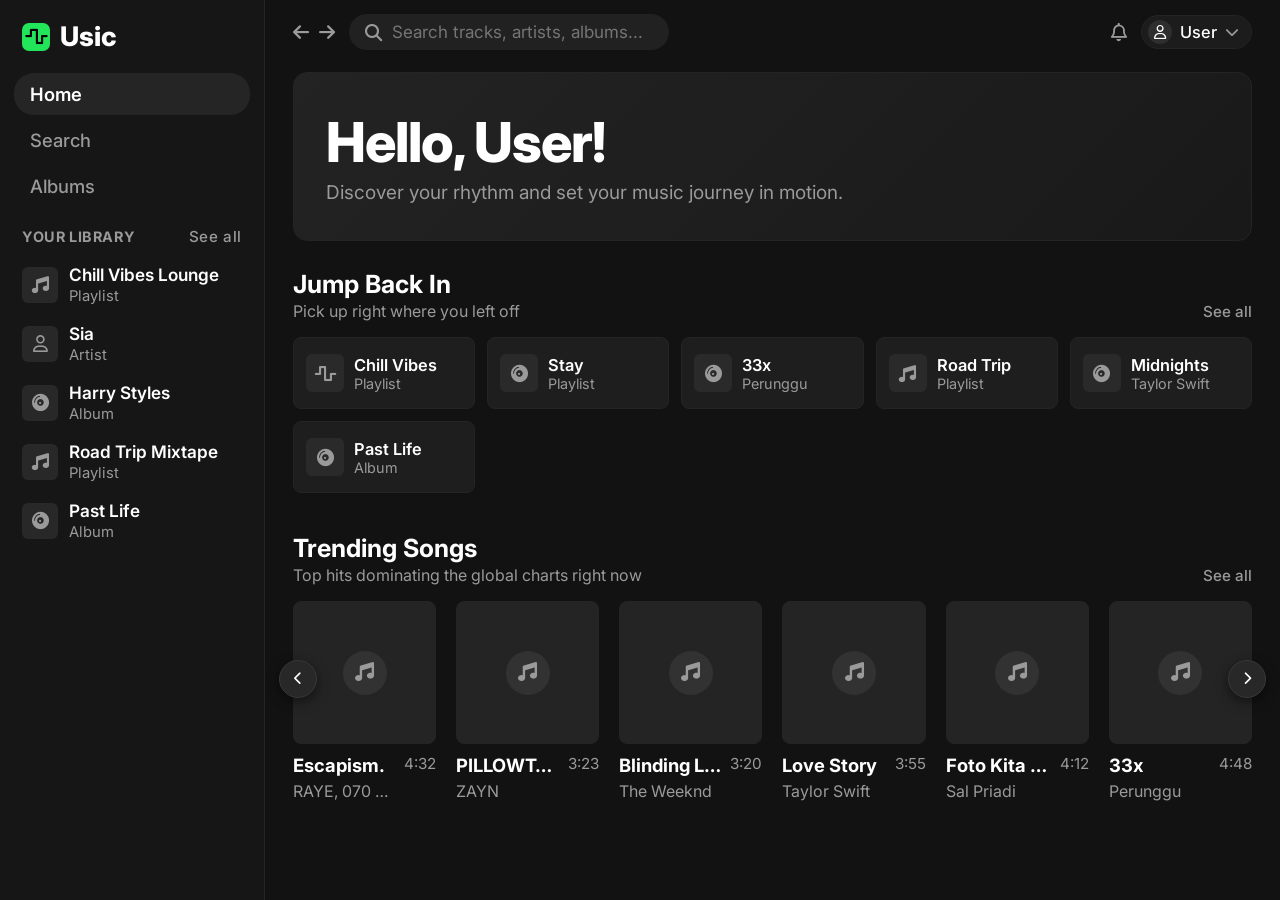
==== index.html @ 9c6cecdc "first home  ui fix" ====
<!doctype html>
<html lang="id">
    <head>
        <meta charset="UTF-8" />
        <meta name="viewport" content="width=device-width, initial-scale=1.0" />
        <title>Usic - Web Music Player</title>
        <link
            href="https://fonts.googleapis.com/css2?family=Inter:wght@400;500;600;700;800&display=swap"
            rel="stylesheet"
        />
        <link
            rel="stylesheet"
            href="https://cdnjs.cloudflare.com/ajax/libs/font-awesome/6.4.0/css/all.min.css"
        />

        <!-- Stylesheets -->
        <link rel="stylesheet" href="css/global.css" />
        <link rel="stylesheet" href="css/music-list.css" />
        <link rel="stylesheet" href="css/artist-podcast.css" />
        <link rel="stylesheet" href="css/user-system.css" />
    </head>
    <body>
        <div class="app-layout" id="app-layout">
            <!-- Sidebar kiri -->
            <aside class="sidebar-left">
                <div class="brand-logo">
                    <div class="logo-icon">
                        <i class="fa-solid fa-wave-square"></i>
                    </div>
                    <span>Usic</span>
                </div>

                <nav class="main-nav">
                    <ul>
                        <li>
                            <a
                                href="#"
                                class="nav-link active"
                                data-target="home"
                                >Home</a
                            >
                        </li>
                        <li>
                            <a href="#" class="nav-link" data-target="search"
                                >Search</a
                            >
                        </li>
                        <li>
                            <a href="#" class="nav-link" data-target="album"
                                >Albums</a
                            >
                        </li>
                    </ul>
                </nav>

                <div class="library-section">
                    <div class="section-header">
                        <span>YOUR LIBRARY</span>
                        <a
                            href="#"
                            class="see-all nav-link"
                            data-target="library"
                            >See all</a
                        >
                    </div>
                    <ul class="library-list">
                        <li
                            class="library-item nav-link"
                            data-target="playlist"
                        >
                            <div class="item-thumb">
                                <i class="fa-solid fa-music"></i>
                            </div>
                            <div class="item-info">
                                <h4>Chill Vibes Lounge</h4>
                                <p>Playlist</p>
                            </div>
                        </li>
                        <li class="library-item nav-link" data-target="artist">
                            <div class="item-thumb">
                                <i class="fa-regular fa-user"></i>
                            </div>
                            <div class="item-info">
                                <h4>Sia</h4>
                                <p>Artist</p>
                            </div>
                        </li>
                        <li class="library-item nav-link" data-target="album">
                            <div class="item-thumb">
                                <i class="fa-solid fa-compact-disc"></i>
                            </div>
                            <div class="item-info">
                                <h4>Harry Styles</h4>
                                <p>Album</p>
                            </div>
                        </li>
                        <li
                            class="library-item nav-link"
                            data-target="playlist"
                        >
                            <div class="item-thumb">
                                <i class="fa-solid fa-music"></i>
                            </div>
                            <div class="item-info">
                                <h4>Road Trip Mixtape</h4>
                                <p>Playlist</p>
                            </div>
                        </li>
                        <li class="library-item nav-link" data-target="album">
                            <div class="item-thumb">
                                <i class="fa-solid fa-compact-disc"></i>
                            </div>
                            <div class="item-info">
                                <h4>Past Life</h4>
                                <p>Album</p>
                            </div>
                        </li>
                    </ul>
                </div>
            </aside>

            <!-- Area tengah -->
            <div class="center-wrapper">
                <header class="top-bar">
                    <div class="top-left">
                        <div class="nav-arrows">
                            <button
                                class="icon-btn"
                                id="btn-back"
                                aria-label="Back"
                            >
                                <i class="fa-solid fa-arrow-left"></i>
                            </button>
                            <button
                                class="icon-btn"
                                id="btn-forward"
                                aria-label="Forward"
                            >
                                <i class="fa-solid fa-arrow-right"></i>
                            </button>
                        </div>
                        <div class="top-search-box">
                            <i class="fa-solid fa-magnifying-glass"></i>
                            <input
                                type="text"
                                placeholder="Search tracks, artists, albums..."
                            />
                        </div>
                    </div>

                    <div class="top-right">
                        <button
                            class="icon-btn notif-btn"
                            aria-label="Notifications"
                        >
                            <i class="fa-regular fa-bell"></i>
                        </button>
                        <div
                            class="user-profile-pill nav-link"
                            data-target="settings"
                        >
                            <div class="avatar-circle">
                                <i class="fa-regular fa-user"></i>
                            </div>
                            <span>User</span>
                            <i
                                class="fa-solid fa-chevron-down"
                                style="font-size: 0.7rem; color: #999"
                            ></i>
                        </div>
                    </div>
                </header>

                <!-- Konten halaman dinamis -->
                <main id="main-content"></main>
            </div>

            <!-- Sidebar kanan (muncul saat lagu diklik) -->
            <aside class="sidebar-right" id="sidebar-right">
                <div class="now-playing-panel">
                    <div class="vinyl-cover">
                        <div class="vinyl-disc" id="vinyl-disc">
                            <div class="vinyl-center"></div>
                        </div>
                        <div class="vinyl-info">
                            <h3 id="np-title">Thunderclouds</h3>
                            <p id="np-artist">LSD (Sia, Diplo, Labrinth)</p>
                        </div>
                    </div>

                    <div class="np-controls">
                        <button
                            class="np-btn like-btn"
                            id="np-like"
                            aria-label="Like"
                        >
                            <i class="fa-regular fa-heart"></i>
                        </button>
                        <button class="np-btn" aria-label="Shuffle">
                            <i class="fa-solid fa-shuffle"></i>
                        </button>
                        <button
                            class="np-btn"
                            id="np-prev"
                            aria-label="Previous"
                        >
                            <i class="fa-solid fa-backward-step"></i>
                        </button>
                        <button
                            class="np-play-btn"
                            id="np-play"
                            aria-label="Play/Pause"
                        >
                            <i class="fa-solid fa-pause"></i>
                        </button>
                        <button class="np-btn" id="np-next" aria-label="Next">
                            <i class="fa-solid fa-forward-step"></i>
                        </button>
                        <button class="np-btn" aria-label="Repeat">
                            <i class="fa-solid fa-repeat"></i>
                        </button>
                        <button
                            class="np-btn nav-link"
                            data-target="lyrics"
                            aria-label="Lyrics"
                        >
                            <i class="fa-regular fa-file-lines"></i>
                        </button>
                    </div>

                    <div class="np-progress">
                        <span id="np-current">0:00</span>
                        <div class="np-bar-bg">
                            <div
                                class="np-bar-fill"
                                id="np-bar-fill"
                                style="width: 0%"
                            ></div>
                        </div>
                        <span id="np-duration">3:37</span>
                    </div>
                </div>
            </aside>
        </div>

        <script src="js/app.js"></script>
    </body>
</html>
---- css/global.css ----
/* Warna & skala dasar */
:root {
    --bg-base: #121212;
    --bg-sidebar: #161616;
    --bg-card: #1e1e1e;
    --bg-card-hover: #282828;
    --border-subtle: #242424;
    --text-main: #ffffff;
    --text-muted: #9a9a9a;
    --accent-green: #22e559;
}

html {
    font-size: 20px;
}

* {
    margin: 0;
    padding: 0;
    box-sizing: border-box;
    font-family: "Inter", sans-serif;
}

body {
    background-color: var(--bg-base);
    color: var(--text-main);
    overflow: hidden;
    user-select: none;
    width: 100vw;
    height: 100vh;
}

/* Layout utama */
.app-layout {
    display: grid;
    grid-template-columns: 265px minmax(0, 1fr);
    width: 100%;
    height: 100vh;
    background-color: var(--bg-base);
}

.app-layout.is-playing {
    grid-template-columns: 265px minmax(0, 1fr) 330px;
}

/* Sidebar kiri */
.sidebar-left {
    background-color: var(--bg-sidebar);
    border-right: 1px solid var(--border-subtle);
    padding: 20px 14px;
    display: flex;
    flex-direction: column;
    gap: 20px;
    overflow-y: auto;
}

.brand-logo {
    display: flex;
    align-items: center;
    gap: 10px;
    padding-left: 8px;
    font-size: 1.35rem;
    font-weight: 800;
}

.logo-icon {
    width: 28px;
    height: 28px;
    background-color: var(--accent-green);
    color: #000;
    border-radius: 7px;
    display: flex;
    align-items: center;
    justify-content: center;
    font-size: 0.9rem;
}

.main-nav ul {
    list-style: none;
    display: flex;
    flex-direction: column;
    gap: 4px;
}

.main-nav a {
    display: block;
    padding: 10px 16px;
    border-radius: 20px;
    color: var(--text-muted);
    text-decoration: none;
    font-size: 0.92rem;
    font-weight: 500;
    transition: all 0.2s;
}

.main-nav a:hover {
    color: var(--text-main);
}

.main-nav a.active {
    background-color: #252525;
    color: var(--text-main);
    font-weight: 600;
}

.library-section {
    display: flex;
    flex-direction: column;
    gap: 12px;
    overflow-y: auto;
}

.section-header {
    display: flex;
    justify-content: space-between;
    align-items: center;
    padding: 0 8px;
    font-size: 0.72rem;
    font-weight: 700;
    letter-spacing: 0.6px;
    color: var(--text-muted);
}

.see-all {
    color: var(--text-muted);
    text-decoration: none;
    font-size: 0.76rem;
    font-weight: 500;
}

.see-all:hover {
    color: var(--text-main);
}

.library-list {
    list-style: none;
    display: flex;
    flex-direction: column;
    gap: 6px;
}

.library-item {
    display: flex;
    align-items: center;
    gap: 11px;
    padding: 6px 8px;
    border-radius: 8px;
    cursor: pointer;
    transition: background 0.2s;
}

.library-item:hover {
    background-color: var(--bg-card-hover);
}

.item-thumb {
    width: 36px;
    height: 36px;
    background-color: #282828;
    border-radius: 6px;
    display: flex;
    align-items: center;
    justify-content: center;
    color: var(--text-muted);
    font-size: 0.85rem;
    flex-shrink: 0;
}

.item-info {
    overflow: hidden;
}

.item-info h4 {
    font-size: 0.86rem;
    font-weight: 600;
    white-space: nowrap;
    overflow: hidden;
    text-overflow: ellipsis;
}

.item-info p {
    font-size: 0.74rem;
    color: var(--text-muted);
    margin-top: 2px;
}

/* Header & area konten utama */
.center-wrapper {
    display: flex;
    flex-direction: column;
    height: 100%;
    overflow: hidden;
}

.top-bar {
    height: 64px;
    padding: 0 28px;
    display: flex;
    justify-content: space-between;
    align-items: center;
    flex-shrink: 0;
}

.top-left,
.top-right {
    display: flex;
    align-items: center;
    gap: 14px;
}

.nav-arrows {
    display: flex;
    gap: 10px;
}

.icon-btn {
    background: transparent;
    border: none;
    color: var(--text-muted);
    font-size: 0.92rem;
    cursor: pointer;
    transition: color 0.2s;
}

.icon-btn:hover {
    color: var(--text-main);
}

.top-search-box {
    background-color: #212121;
    border-radius: 20px;
    padding: 8px 16px;
    display: flex;
    align-items: center;
    gap: 10px;
    width: 320px;
    color: var(--text-muted);
    font-size: 0.85rem;
}

.top-search-box input {
    background: transparent;
    border: none;
    outline: none;
    color: var(--text-main);
    width: 100%;
    font-size: 0.85rem;
}

.user-profile-pill {
    background-color: #1c1c1c;
    border: 1px solid var(--border-subtle);
    padding: 4px 12px 4px 6px;
    border-radius: 20px;
    display: flex;
    align-items: center;
    gap: 8px;
    font-size: 0.82rem;
    font-weight: 500;
    cursor: pointer;
    white-space: nowrap;
}

.avatar-circle {
    width: 24px;
    height: 24px;
    background-color: #2e2e2e;
    border-radius: 50%;
    display: flex;
    align-items: center;
    justify-content: center;
    font-size: 0.7rem;
}

#main-content {
    flex: 1;
    overflow-y: auto;
    padding: 8px 28px 28px 28px;
}

::-webkit-scrollbar {
    width: 6px;
}

::-webkit-scrollbar-thumb {
    background: #2c2c2c;
    border-radius: 4px;
}

/* Halaman home */
.home-view {
    display: flex;
    flex-direction: column;
    gap: 28px;
}

.home-section:nth-of-type(3) {
    margin-top: 12px;
}

.hero-banner {
    background: linear-gradient(135deg, #232323 0%, #191919 100%);
    border: 1px solid var(--border-subtle);
    border-radius: 14px;
    padding: 36px 32px;
}

.hero-banner h1 {
    font-size: 2.75rem;
    font-weight: 800;
    letter-spacing: -1px;
    margin-bottom: 6px;
}

.hero-banner p {
    color: var(--text-muted);
    font-size: 0.95rem;
}

.section-header-large {
    display: flex;
    justify-content: space-between;
    align-items: flex-end;
    margin-bottom: 16px;
}

.section-header-large h2 {
    font-size: 1.25rem;
    font-weight: 700;
}

.section-header-large p {
    font-size: 0.8rem;
    color: var(--text-muted);
    margin-top: 2px;
}

.jump-grid {
    display: grid;
    grid-template-columns: repeat(auto-fit, minmax(150px, 1fr));
    gap: 12px;
}

.jump-card {
    background-color: var(--bg-card);
    border: 1px solid var(--border-subtle);
    border-radius: 8px;
    padding: 16px 12px;
    display: flex;
    align-items: center;
    gap: 10px;
    cursor: pointer;
    transition: background 0.2s;
    overflow: hidden;
}

.jump-card:hover {
    background-color: var(--bg-card-hover);
}

.jump-thumb {
    width: 38px;
    height: 38px;
    background-color: #2a2a2a;
    border-radius: 6px;
    display: flex;
    align-items: center;
    justify-content: center;
    color: var(--text-muted);
    font-size: 0.85rem;
    flex-shrink: 0;
}

.jump-info {
    overflow: hidden;
}

.jump-info h4 {
    font-size: 0.82rem;
    font-weight: 600;
    white-space: nowrap;
    overflow: hidden;
    text-overflow: ellipsis;
}

.jump-info p {
    font-size: 0.72rem;
    color: var(--text-muted);
}

/* Carousel trending songs & tombol panah */
.carousel-wrapper {
    position: relative;
    display: flex;
    align-items: center;
    width: 100%;
}

.trending-grid {
    display: flex;
    gap: 20px;
    overflow-x: auto;
    scroll-behavior: smooth;
    scroll-snap-type: x mandatory;
    scrollbar-width: none;
    width: 100%;
    padding-bottom: 4px;
}

.trending-grid::-webkit-scrollbar {
    display: none;
}

.trending-card {
    flex: 0 0 calc((100% - 100px) / 6);
    min-width: 0;
    scroll-snap-align: start;
    background-color: transparent;
    border: none;
    border-radius: 8px;
    padding: 0;
    cursor: pointer;
    transition: transform 0.2s;
}

.trending-card:hover .trending-cover {
    filter: brightness(0.8);
}

.trending-cover {
    width: 100%;
    aspect-ratio: 1 / 1;
    background-color: #242424;
    border: 1px solid var(--border-subtle);
    border-radius: 8px;
    display: flex;
    align-items: center;
    justify-content: center;
    margin-bottom: 10px;
    position: relative;
    transition: filter 0.2s;
}

.circle-music-icon {
    width: 44px;
    height: 44px;
    background-color: #323232;
    border-radius: 50%;
    display: flex;
    align-items: center;
    justify-content: center;
    color: var(--text-muted);
    font-size: 0.95rem;
}

.trending-meta {
    display: flex;
    justify-content: space-between;
    align-items: flex-start;
    gap: 8px;
}

.trending-meta > div {
    min-width: 0;
    flex: 1;
}

.trending-meta h4 {
    font-size: 0.92rem;
    font-weight: 700;
    margin-bottom: 3px;
    line-height: 1.3;
    white-space: nowrap;
    overflow: hidden;
    text-overflow: ellipsis;
}

.trending-meta p {
    font-size: 0.8rem;
    color: var(--text-muted);
    white-space: nowrap;
    overflow: hidden;
    text-overflow: ellipsis;
}

.trending-meta .duration {
    font-size: 0.76rem;
    color: var(--text-muted);
    flex-shrink: 0;
}

.carousel-btn {
    position: absolute;
    top: 38%;
    transform: translateY(-50%);
    width: 38px;
    height: 38px;
    border-radius: 50%;
    background-color: #282828;
    border: 1px solid #383838;
    color: var(--text-main);
    display: flex;
    align-items: center;
    justify-content: center;
    cursor: pointer;
    z-index: 10;
    box-shadow: 0 4px 12px rgba(0, 0, 0, 0.5);
    transition:
        background-color 0.2s,
        transform 0.15s;
}

.carousel-btn:hover {
    background-color: #363636;
    transform: translateY(-50%) scale(1.06);
}

.carousel-btn.prev {
    left: -14px;
}

.carousel-btn.next {
    right: -14px;
}

/* Sidebar kanan (now playing) */
.sidebar-right {
    display: none;
    background-color: var(--bg-base);
    border-left: 1px solid var(--border-subtle);
    padding: 16px 18px;
    flex-direction: column;
    gap: 20px;
    overflow-y: auto;
}

.app-layout.is-playing .sidebar-right {
    display: flex;
}

.now-playing-panel {
    display: flex;
    flex-direction: column;
    gap: 14px;
}

.vinyl-cover {
    width: 100%;
    aspect-ratio: 1 / 1;
    background: radial-gradient(circle at top right, #232d26 0%, #191919 65%);
    border: 1px solid var(--border-subtle);
    border-radius: 14px;
    position: relative;
    display: flex;
    align-items: center;
    justify-content: center;
    overflow: hidden;
    padding: 16px;
}

.vinyl-disc {
    width: 78%;
    height: 78%;
    border-radius: 50%;
    background: repeating-radial-gradient(
        circle,
        #111111 0px,
        #111111 4px,
        #181818 5px,
        #111111 6px
    );
    box-shadow: 0 8px 24px rgba(0, 0, 0, 0.7);
    display: flex;
    align-items: center;
    justify-content: center;
    animation: spinVinyl 12s linear infinite;
}

.app-layout.is-paused .vinyl-disc {
    animation-play-state: paused;
}

.vinyl-center {
    width: 34%;
    height: 34%;
    border-radius: 50%;
    background-color: #262626;
    border: 2px solid #141414;
    position: relative;
}

.vinyl-center::after {
    content: "";
    position: absolute;
    top: 50%;
    left: 50%;
    transform: translate(-50%, -50%);
    width: 6px;
    height: 6px;
    border-radius: 50%;
    background-color: #0e0e0e;
}

@keyframes spinVinyl {
    from {
        transform: rotate(0deg);
    }
    to {
        transform: rotate(360deg);
    }
}

.vinyl-info {
    position: absolute;
    bottom: 14px;
    left: 16px;
    right: 16px;
    z-index: 2;
}

.vinyl-info h3 {
    font-size: 0.92rem;
    font-weight: 700;
    color: var(--text-main);
    white-space: nowrap;
    overflow: hidden;
    text-overflow: ellipsis;
}

.vinyl-info p {
    font-size: 0.72rem;
    color: var(--text-muted);
    margin-top: 2px;
    white-space: nowrap;
    overflow: hidden;
    text-overflow: ellipsis;
}

.np-controls {
    display: flex;
    align-items: center;
    justify-content: space-between;
    padding: 2px 4px;
}

.np-btn {
    background: transparent;
    border: none;
    color: var(--text-muted);
    font-size: 0.85rem;
    cursor: pointer;
    transition:
        color 0.2s,
        transform 0.15s;
}

.np-btn:hover {
    color: var(--text-main);
}

.np-btn.like-btn.liked {
    color: #ff5b5b;
}

.np-play-btn {
    width: 38px;
    height: 38px;
    border-radius: 50%;
    background-color: var(--accent-green);
    color: #000;
    border: none;
    display: flex;
    align-items: center;
    justify-content: center;
    font-size: 0.9rem;
    cursor: pointer;
    transition: transform 0.15s;
}

.np-play-btn:hover {
    transform: scale(1.06);
}

.np-progress {
    display: flex;
    align-items: center;
    gap: 8px;
    font-size: 0.68rem;
    color: var(--text-muted);
}

.np-bar-bg {
    flex: 1;
    height: 4px;
    background-color: #2c2c2c;
    border-radius: 2px;
    cursor: pointer;
    overflow: hidden;
}

.np-bar-fill {
    height: 100%;
    background-color: var(--accent-green);
    border-radius: 2px;
}

.np-queue-section {
    display: flex;
    flex-direction: column;
    gap: 10px;
}

.np-queue-header {
    font-size: 0.7rem;
    font-weight: 700;
    letter-spacing: 0.6px;
    color: var(--text-main);
}

.np-queue-list {
    display: flex;
    flex-direction: column;
    gap: 8px;
}

.np-queue-item {
    display: flex;
    align-items: center;
    gap: 10px;
    background-color: var(--bg-card);
    border: 1px solid var(--border-subtle);
    padding: 8px 10px;
    border-radius: 8px;
    cursor: pointer;
    transition: background 0.2s;
}

.np-queue-item:hover {
    background-color: var(--bg-card-hover);
}

.np-q-thumb {
    width: 34px;
    height: 34px;
    border-radius: 6px;
    background-color: #2a2a2a;
    color: var(--text-muted);
    display: flex;
    align-items: center;
    justify-content: center;
    font-size: 0.78rem;
    flex-shrink: 0;
}

.np-q-info {
    min-width: 0;
    flex: 1;
}

.np-q-info h4 {
    font-size: 0.78rem;
    font-weight: 600;
    white-space: nowrap;
    overflow: hidden;
    text-overflow: ellipsis;
}

.np-q-info p {
    font-size: 0.68rem;
    color: var(--text-muted);
    margin-top: 2px;
    white-space: nowrap;
    overflow: hidden;
    text-overflow: ellipsis;
}

.np-q-dur {
    font-size: 0.7rem;
    color: var(--text-muted);
    flex-shrink: 0;
}

/* Responsif tablet & HP */
@media (max-width: 1150px) {
    .app-layout,
    .app-layout.is-playing {
        grid-template-columns: 210px minmax(0, 1fr);
    }

    .app-layout.is-playing .sidebar-right {
        display: none;
    }

    .trending-card {
        flex: 0 0 calc((100% - 60px) / 4);
    }
}

@media (max-width: 820px) {
    html {
        font-size: 18px;
    }

    .app-layout,
    .app-layout.is-playing {
        grid-template-columns: 76px minmax(0, 1fr);
    }

    .brand-logo span,
    .library-section .section-header,
    .library-item .item-info {
        display: none;
    }

    .brand-logo {
        justify-content: center;
        padding-left: 0;
    }

    .main-nav a {
        text-align: center;
        padding: 10px 6px;
        font-size: 0.78rem;
    }

    .library-item {
        justify-content: center;
    }

    .top-search-box {
        width: 100%;
        max-width: 280px;
    }

    .jump-grid {
        grid-template-columns: repeat(2, minmax(0, 1fr));
    }

    .trending-card {
        flex: 0 0 calc((100% - 40px) / 3);
    }
}

@media (max-width: 600px) {
    html {
        font-size: 16px;
    }

    .app-layout,
    .app-layout.is-playing {
        grid-template-columns: 1fr;
        height: calc(100vh - 54px);
    }

    .sidebar-left {
        position: fixed;
        bottom: 0;
        left: 0;
        width: 100%;
        height: 54px;
        flex-direction: row;
        justify-content: center;
        align-items: center;
        padding: 0 12px;
        border-right: none;
        border-top: 1px solid var(--border-subtle);
        z-index: 20;
    }

    .brand-logo,
    .library-section {
        display: none;
    }

    .main-nav ul {
        flex-direction: row;
        gap: 16px;
    }

    .top-bar {
        padding: 0 16px;
    }

    .nav-arrows,
    .user-profile-pill span,
    .user-profile-pill .fa-chevron-down {
        display: none;
    }

    .top-search-box {
        max-width: 210px;
    }

    #main-content {
        padding: 8px 16px 24px 16px;
    }

    .hero-banner {
        padding: 24px 20px;
    }

    .hero-banner h1 {
        font-size: 2rem;
    }

    .jump-grid {
        grid-template-columns: repeat(2, minmax(0, 1fr));
        gap: 10px;
    }

    .jump-card {
        padding: 12px 10px;
    }

    .trending-card {
        flex: 0 0 calc((100% - 16px) / 2);
    }

    .trending-grid {
        gap: 16px;
    }

    .carousel-btn {
        width: 32px;
        height: 32px;
    }

    .carousel-btn.prev {
        left: -8px;
    }

    .carousel-btn.next {
        right: -8px;
    }
}
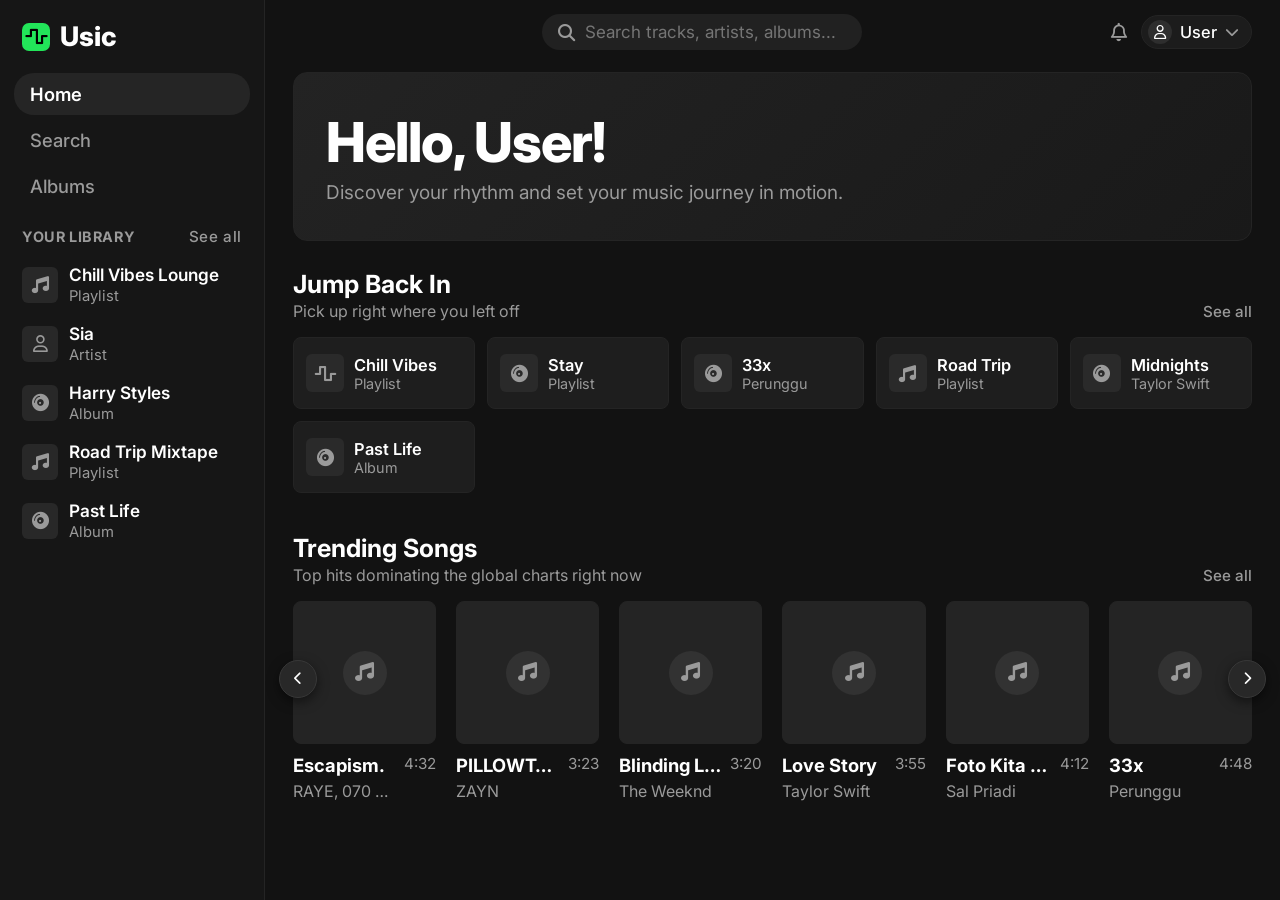
==== commit 7bf5a50d: "rm nav arrow" ====
--- a/index.html
+++ b/index.html
@@ -122,30 +122,14 @@
             <!-- Area tengah -->
             <div class="center-wrapper">
                 <header class="top-bar">
-                    <div class="top-left">
-                        <div class="nav-arrows">
-                            <button
-                                class="icon-btn"
-                                id="btn-back"
-                                aria-label="Back"
-                            >
-                                <i class="fa-solid fa-arrow-left"></i>
-                            </button>
-                            <button
-                                class="icon-btn"
-                                id="btn-forward"
-                                aria-label="Forward"
-                            >
-                                <i class="fa-solid fa-arrow-right"></i>
-                            </button>
-                        </div>
-                        <div class="top-search-box">
-                            <i class="fa-solid fa-magnifying-glass"></i>
-                            <input
-                                type="text"
-                                placeholder="Search tracks, artists, albums..."
-                            />
-                        </div>
+                    <div class="top-left"></div>
+
+                    <div class="top-search-box">
+                        <i class="fa-solid fa-magnifying-glass"></i>
+                        <input
+                            type="text"
+                            placeholder="Search tracks, artists, albums..."
+                        />
                     </div>
 
                     <div class="top-right">
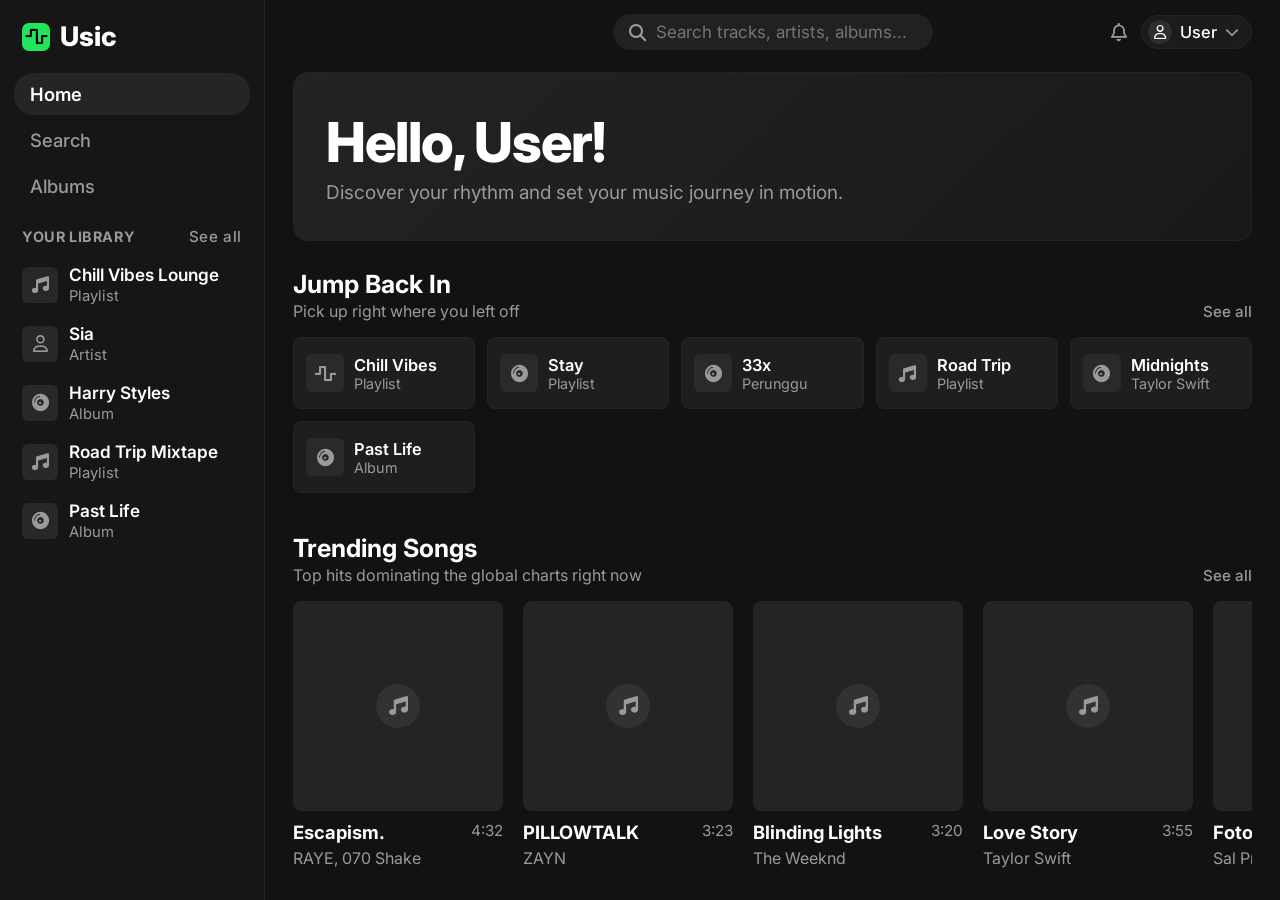
==== commit 5a12505f: "v1 home udah jadi" ====
--- a/index.html
+++ b/index.html
@@ -162,6 +162,14 @@
             <!-- Sidebar kanan (muncul saat lagu diklik) -->
             <aside class="sidebar-right" id="sidebar-right">
                 <div class="now-playing-panel">
+                    <button
+                        class="np-close-btn"
+                        id="np-close"
+                        aria-label="Minimize Player"
+                    >
+                        <i class="fa-solid fa-xmark"></i>
+                    </button>
+
                     <div class="vinyl-cover">
                         <div class="vinyl-disc" id="vinyl-disc">
                             <div class="vinyl-center"></div>
@@ -225,6 +233,49 @@
                     </div>
                 </div>
             </aside>
+
+            <!-- Mini player di HP saat panel penuh di-minimize -->
+            <div class="mini-player" id="mini-player">
+                <div class="mini-player-info" id="mini-player-expand">
+                    <div class="mini-thumb">
+                        <i class="fa-solid fa-music"></i>
+                    </div>
+                    <div class="mini-text">
+                        <h4 id="mini-title">Thunderclouds</h4>
+                        <p id="mini-artist">LSD (Sia, Diplo, Labrinth)</p>
+                    </div>
+                </div>
+                <div class="mini-controls">
+                    <button
+                        class="mini-ctrl-btn"
+                        id="mini-prev"
+                        aria-label="Previous"
+                    >
+                        <i class="fa-solid fa-backward-step"></i>
+                    </button>
+                    <button
+                        class="mini-play-btn"
+                        id="mini-play"
+                        aria-label="Play/Pause"
+                    >
+                        <i class="fa-solid fa-pause"></i>
+                    </button>
+                    <button
+                        class="mini-ctrl-btn"
+                        id="mini-next"
+                        aria-label="Next"
+                    >
+                        <i class="fa-solid fa-forward-step"></i>
+                    </button>
+                </div>
+                <div class="mini-progress-bg">
+                    <div
+                        class="mini-progress-fill"
+                        id="mini-bar-fill"
+                        style="width: 0%"
+                    ></div>
+                </div>
+            </div>
         </div>
 
         <script src="js/app.js"></script>
--- a/css/global.css
+++ b/css/global.css
@@ -195,22 +195,25 @@
 .top-bar {
     height: 64px;
     padding: 0 28px;
-    display: flex;
-    justify-content: space-between;
-    align-items: center;
+    display: grid;
+    grid-template-columns: 1fr auto 1fr;
+    align-items: center;
+    gap: 14px;
     flex-shrink: 0;
 }
 
-.top-left,
+.top-left {
+    display: flex;
+    align-items: center;
+    gap: 14px;
+    justify-self: start;
+}
+
 .top-right {
     display: flex;
     align-items: center;
     gap: 14px;
-}
-
-.nav-arrows {
-    display: flex;
-    gap: 10px;
+    justify-self: end;
 }
 
 .icon-btn {
@@ -285,242 +288,6 @@
 ::-webkit-scrollbar-thumb {
     background: #2c2c2c;
     border-radius: 4px;
-}
-
-/* Halaman home */
-.home-view {
-    display: flex;
-    flex-direction: column;
-    gap: 28px;
-}
-
-.home-section:nth-of-type(3) {
-    margin-top: 12px;
-}
-
-.hero-banner {
-    background: linear-gradient(135deg, #232323 0%, #191919 100%);
-    border: 1px solid var(--border-subtle);
-    border-radius: 14px;
-    padding: 36px 32px;
-}
-
-.hero-banner h1 {
-    font-size: 2.75rem;
-    font-weight: 800;
-    letter-spacing: -1px;
-    margin-bottom: 6px;
-}
-
-.hero-banner p {
-    color: var(--text-muted);
-    font-size: 0.95rem;
-}
-
-.section-header-large {
-    display: flex;
-    justify-content: space-between;
-    align-items: flex-end;
-    margin-bottom: 16px;
-}
-
-.section-header-large h2 {
-    font-size: 1.25rem;
-    font-weight: 700;
-}
-
-.section-header-large p {
-    font-size: 0.8rem;
-    color: var(--text-muted);
-    margin-top: 2px;
-}
-
-.jump-grid {
-    display: grid;
-    grid-template-columns: repeat(auto-fit, minmax(150px, 1fr));
-    gap: 12px;
-}
-
-.jump-card {
-    background-color: var(--bg-card);
-    border: 1px solid var(--border-subtle);
-    border-radius: 8px;
-    padding: 16px 12px;
-    display: flex;
-    align-items: center;
-    gap: 10px;
-    cursor: pointer;
-    transition: background 0.2s;
-    overflow: hidden;
-}
-
-.jump-card:hover {
-    background-color: var(--bg-card-hover);
-}
-
-.jump-thumb {
-    width: 38px;
-    height: 38px;
-    background-color: #2a2a2a;
-    border-radius: 6px;
-    display: flex;
-    align-items: center;
-    justify-content: center;
-    color: var(--text-muted);
-    font-size: 0.85rem;
-    flex-shrink: 0;
-}
-
-.jump-info {
-    overflow: hidden;
-}
-
-.jump-info h4 {
-    font-size: 0.82rem;
-    font-weight: 600;
-    white-space: nowrap;
-    overflow: hidden;
-    text-overflow: ellipsis;
-}
-
-.jump-info p {
-    font-size: 0.72rem;
-    color: var(--text-muted);
-}
-
-/* Carousel trending songs & tombol panah */
-.carousel-wrapper {
-    position: relative;
-    display: flex;
-    align-items: center;
-    width: 100%;
-}
-
-.trending-grid {
-    display: flex;
-    gap: 20px;
-    overflow-x: auto;
-    scroll-behavior: smooth;
-    scroll-snap-type: x mandatory;
-    scrollbar-width: none;
-    width: 100%;
-    padding-bottom: 4px;
-}
-
-.trending-grid::-webkit-scrollbar {
-    display: none;
-}
-
-.trending-card {
-    flex: 0 0 calc((100% - 100px) / 6);
-    min-width: 0;
-    scroll-snap-align: start;
-    background-color: transparent;
-    border: none;
-    border-radius: 8px;
-    padding: 0;
-    cursor: pointer;
-    transition: transform 0.2s;
-}
-
-.trending-card:hover .trending-cover {
-    filter: brightness(0.8);
-}
-
-.trending-cover {
-    width: 100%;
-    aspect-ratio: 1 / 1;
-    background-color: #242424;
-    border: 1px solid var(--border-subtle);
-    border-radius: 8px;
-    display: flex;
-    align-items: center;
-    justify-content: center;
-    margin-bottom: 10px;
-    position: relative;
-    transition: filter 0.2s;
-}
-
-.circle-music-icon {
-    width: 44px;
-    height: 44px;
-    background-color: #323232;
-    border-radius: 50%;
-    display: flex;
-    align-items: center;
-    justify-content: center;
-    color: var(--text-muted);
-    font-size: 0.95rem;
-}
-
-.trending-meta {
-    display: flex;
-    justify-content: space-between;
-    align-items: flex-start;
-    gap: 8px;
-}
-
-.trending-meta > div {
-    min-width: 0;
-    flex: 1;
-}
-
-.trending-meta h4 {
-    font-size: 0.92rem;
-    font-weight: 700;
-    margin-bottom: 3px;
-    line-height: 1.3;
-    white-space: nowrap;
-    overflow: hidden;
-    text-overflow: ellipsis;
-}
-
-.trending-meta p {
-    font-size: 0.8rem;
-    color: var(--text-muted);
-    white-space: nowrap;
-    overflow: hidden;
-    text-overflow: ellipsis;
-}
-
-.trending-meta .duration {
-    font-size: 0.76rem;
-    color: var(--text-muted);
-    flex-shrink: 0;
-}
-
-.carousel-btn {
-    position: absolute;
-    top: 38%;
-    transform: translateY(-50%);
-    width: 38px;
-    height: 38px;
-    border-radius: 50%;
-    background-color: #282828;
-    border: 1px solid #383838;
-    color: var(--text-main);
-    display: flex;
-    align-items: center;
-    justify-content: center;
-    cursor: pointer;
-    z-index: 10;
-    box-shadow: 0 4px 12px rgba(0, 0, 0, 0.5);
-    transition:
-        background-color 0.2s,
-        transform 0.15s;
-}
-
-.carousel-btn:hover {
-    background-color: #363636;
-    transform: translateY(-50%) scale(1.06);
-}
-
-.carousel-btn.prev {
-    left: -14px;
-}
-
-.carousel-btn.next {
-    right: -14px;
 }
 
 /* Sidebar kanan (now playing) */
@@ -542,6 +309,25 @@
     display: flex;
     flex-direction: column;
     gap: 14px;
+}
+
+.np-close-btn {
+    display: none;
+    align-self: flex-end;
+    background-color: #242424;
+    border: 1px solid var(--border-subtle);
+    color: var(--text-main);
+    width: 32px;
+    height: 32px;
+    border-radius: 50%;
+    align-items: center;
+    justify-content: center;
+    font-size: 0.85rem;
+    cursor: pointer;
+}
+
+.np-close-btn:hover {
+    background-color: #303030;
 }
 
 .vinyl-cover {
@@ -704,83 +490,12 @@
     border-radius: 2px;
 }
 
-.np-queue-section {
-    display: flex;
-    flex-direction: column;
-    gap: 10px;
-}
-
-.np-queue-header {
-    font-size: 0.7rem;
-    font-weight: 700;
-    letter-spacing: 0.6px;
-    color: var(--text-main);
-}
-
-.np-queue-list {
-    display: flex;
-    flex-direction: column;
-    gap: 8px;
-}
-
-.np-queue-item {
-    display: flex;
-    align-items: center;
-    gap: 10px;
-    background-color: var(--bg-card);
-    border: 1px solid var(--border-subtle);
-    padding: 8px 10px;
-    border-radius: 8px;
-    cursor: pointer;
-    transition: background 0.2s;
-}
-
-.np-queue-item:hover {
-    background-color: var(--bg-card-hover);
-}
-
-.np-q-thumb {
-    width: 34px;
-    height: 34px;
-    border-radius: 6px;
-    background-color: #2a2a2a;
-    color: var(--text-muted);
-    display: flex;
-    align-items: center;
-    justify-content: center;
-    font-size: 0.78rem;
-    flex-shrink: 0;
-}
-
-.np-q-info {
-    min-width: 0;
-    flex: 1;
-}
-
-.np-q-info h4 {
-    font-size: 0.78rem;
-    font-weight: 600;
-    white-space: nowrap;
-    overflow: hidden;
-    text-overflow: ellipsis;
-}
-
-.np-q-info p {
-    font-size: 0.68rem;
-    color: var(--text-muted);
-    margin-top: 2px;
-    white-space: nowrap;
-    overflow: hidden;
-    text-overflow: ellipsis;
-}
-
-.np-q-dur {
-    font-size: 0.7rem;
-    color: var(--text-muted);
-    flex-shrink: 0;
-}
-
-/* Responsif tablet & HP */
+/* Mini player disembunyikan di desktop/tablet */
+.mini-player {
+    display: none;
+}
+
+/* Responsif layout utama */
 @media (max-width: 1150px) {
     .app-layout,
     .app-layout.is-playing {
@@ -790,10 +505,6 @@
     .app-layout.is-playing .sidebar-right {
         display: none;
     }
-
-    .trending-card {
-        flex: 0 0 calc((100% - 60px) / 4);
-    }
 }
 
 @media (max-width: 820px) {
@@ -830,14 +541,6 @@
     .top-search-box {
         width: 100%;
         max-width: 280px;
-    }
-
-    .jump-grid {
-        grid-template-columns: repeat(2, minmax(0, 1fr));
-    }
-
-    .trending-card {
-        flex: 0 0 calc((100% - 40px) / 3);
     }
 }
 
@@ -879,9 +582,9 @@
 
     .top-bar {
         padding: 0 16px;
-    }
-
-    .nav-arrows,
+        grid-template-columns: auto 1fr auto;
+    }
+
     .user-profile-pill span,
     .user-profile-pill .fa-chevron-down {
         display: none;
@@ -889,47 +592,148 @@
 
     .top-search-box {
         max-width: 210px;
+        justify-self: center;
     }
 
     #main-content {
-        padding: 8px 16px 24px 16px;
-    }
-
-    .hero-banner {
-        padding: 24px 20px;
-    }
-
-    .hero-banner h1 {
-        font-size: 2rem;
-    }
-
-    .jump-grid {
-        grid-template-columns: repeat(2, minmax(0, 1fr));
+        padding: 8px 16px 84px 16px;
+    }
+
+    /* Player penuh saat lagu dipencet di HP */
+    .app-layout.is-playing .sidebar-right {
+        display: flex;
+        position: fixed;
+        top: 0;
+        left: 0;
+        width: 100%;
+        height: calc(100vh - 54px);
+        border-left: none;
+        z-index: 25;
+        justify-content: center;
+    }
+
+    .app-layout.is-playing .np-close-btn {
+        display: flex;
+    }
+
+    /* Mini player muncul di atas bottom nav saat di-minimize */
+    .app-layout.is-playing.is-minimized .sidebar-right {
+        display: none;
+    }
+
+    .app-layout.is-playing.is-minimized .mini-player {
+        display: flex;
+        position: fixed;
+        bottom: 54px;
+        left: 0;
+        width: 100%;
+        height: 56px;
+        background-color: #1d1d1d;
+        border-top: 1px solid var(--border-subtle);
+        padding: 8px 14px;
+        align-items: center;
+        justify-content: space-between;
         gap: 10px;
-    }
-
-    .jump-card {
-        padding: 12px 10px;
-    }
-
-    .trending-card {
-        flex: 0 0 calc((100% - 16px) / 2);
-    }
-
-    .trending-grid {
-        gap: 16px;
-    }
-
-    .carousel-btn {
-        width: 32px;
-        height: 32px;
-    }
-
-    .carousel-btn.prev {
-        left: -8px;
-    }
-
-    .carousel-btn.next {
-        right: -8px;
-    }
-}
+        z-index: 19;
+    }
+
+    .mini-player-info {
+        display: flex;
+        align-items: center;
+        gap: 10px;
+        min-width: 0;
+        flex: 1;
+        cursor: pointer;
+    }
+
+    .mini-thumb {
+        width: 38px;
+        height: 38px;
+        border-radius: 6px;
+        background-color: #2b2b2b;
+        display: flex;
+        align-items: center;
+        justify-content: center;
+        color: var(--text-muted);
+        font-size: 0.85rem;
+        flex-shrink: 0;
+    }
+
+    .mini-text {
+        min-width: 0;
+        flex: 1;
+    }
+
+    .mini-text h4 {
+        font-size: 0.84rem;
+        font-weight: 600;
+        white-space: nowrap;
+        overflow: hidden;
+        text-overflow: ellipsis;
+    }
+
+    .mini-text p {
+        font-size: 0.72rem;
+        color: var(--text-muted);
+        white-space: nowrap;
+        overflow: hidden;
+        text-overflow: ellipsis;
+    }
+
+    .mini-controls {
+        display: flex;
+        align-items: center;
+        gap: 6px;
+        flex-shrink: 0;
+    }
+
+    .mini-ctrl-btn {
+        background: transparent;
+        border: none;
+        color: var(--text-muted);
+        width: 28px;
+        height: 28px;
+        border-radius: 50%;
+        display: flex;
+        align-items: center;
+        justify-content: center;
+        font-size: 0.78rem;
+        cursor: pointer;
+    }
+
+    .mini-ctrl-btn:hover {
+        color: var(--text-main);
+    }
+
+    .mini-play-btn {
+        width: 34px;
+        height: 34px;
+        border-radius: 50%;
+        background-color: var(--accent-green);
+        color: #000;
+        border: none;
+        display: flex;
+        align-items: center;
+        justify-content: center;
+        font-size: 0.82rem;
+        cursor: pointer;
+        flex-shrink: 0;
+    }
+
+    .mini-progress-bg {
+        position: absolute;
+        bottom: 0;
+        left: 0;
+        width: 100%;
+        height: 3px;
+        background-color: #2c2c2c;
+        overflow: hidden;
+    }
+
+    .mini-progress-fill {
+        height: 100%;
+        width: 0%;
+        background-color: var(--accent-green);
+        transition: width 0.25s linear;
+    }
+}
--- a/css/music-list.css
+++ b/css/music-list.css
@@ -0,0 +1,312 @@
+/* Susunan utama halaman home */
+.home-view {
+    display: flex;
+    flex-direction: column;
+    gap: 28px;
+}
+
+.home-section:nth-of-type(3) {
+    margin-top: 12px;
+}
+
+/* Banner sapaan di bagian atas */
+.hero-banner {
+    background: linear-gradient(135deg, #232323 0%, #191919 100%);
+    border: 1px solid var(--border-subtle);
+    border-radius: 14px;
+    padding: 36px 32px;
+}
+
+.hero-banner h1 {
+    font-size: 2.75rem;
+    font-weight: 800;
+    letter-spacing: -1px;
+    margin-bottom: 6px;
+}
+
+.hero-banner p {
+    color: var(--text-muted);
+    font-size: 0.95rem;
+}
+
+/* Header tiap bagian */
+.section-header-large {
+    display: flex;
+    justify-content: space-between;
+    align-items: flex-end;
+    margin-bottom: 16px;
+}
+
+.section-header-large h2 {
+    font-size: 1.25rem;
+    font-weight: 700;
+}
+
+.section-header-large p {
+    font-size: 0.8rem;
+    color: var(--text-muted);
+    margin-top: 2px;
+}
+
+/* Grid kartu pintasan Jump Back In */
+.jump-grid {
+    display: grid;
+    grid-template-columns: repeat(auto-fit, minmax(150px, 1fr));
+    gap: 12px;
+}
+
+.jump-card {
+    background-color: var(--bg-card);
+    border: 1px solid var(--border-subtle);
+    border-radius: 8px;
+    padding: 16px 12px;
+    display: flex;
+    align-items: center;
+    gap: 10px;
+    cursor: pointer;
+    transition: background 0.2s;
+    overflow: hidden;
+}
+
+.jump-card:hover {
+    background-color: var(--bg-card-hover);
+}
+
+.jump-thumb {
+    width: 38px;
+    height: 38px;
+    background-color: #2a2a2a;
+    border-radius: 6px;
+    display: flex;
+    align-items: center;
+    justify-content: center;
+    color: var(--text-muted);
+    font-size: 0.85rem;
+    flex-shrink: 0;
+}
+
+.jump-info {
+    overflow: hidden;
+}
+
+.jump-info h4 {
+    font-size: 0.82rem;
+    font-weight: 600;
+    white-space: nowrap;
+    overflow: hidden;
+    text-overflow: ellipsis;
+}
+
+.jump-info p {
+    font-size: 0.72rem;
+    color: var(--text-muted);
+}
+
+/* Wadah carousel Trending Songs */
+.carousel-wrapper {
+    position: relative;
+    display: flex;
+    align-items: center;
+    width: 100%;
+}
+
+.trending-grid {
+    display: flex;
+    gap: 20px;
+    overflow-x: auto;
+    scroll-behavior: smooth;
+    scroll-snap-type: x mandatory;
+    scrollbar-width: none;
+    width: 100%;
+    padding-bottom: 4px;
+}
+
+.trending-grid::-webkit-scrollbar {
+    display: none;
+}
+
+/* Ukuran kartu lagu dikunci agar konsisten sebelum dan sesudah dipencet */
+.trending-card {
+    flex: 0 0 210px;
+    width: 210px;
+    min-width: 210px;
+    scroll-snap-align: start;
+    background-color: transparent;
+    border: none;
+    border-radius: 8px;
+    padding: 0;
+    cursor: pointer;
+    transition: transform 0.2s;
+}
+
+.trending-card:hover .trending-cover {
+    filter: brightness(0.8);
+}
+
+.trending-cover {
+    width: 100%;
+    aspect-ratio: 1 / 1;
+    background-color: #242424;
+    border: 1px solid var(--border-subtle);
+    border-radius: 8px;
+    display: flex;
+    align-items: center;
+    justify-content: center;
+    margin-bottom: 10px;
+    position: relative;
+    transition: filter 0.2s;
+}
+
+.circle-music-icon {
+    width: 44px;
+    height: 44px;
+    background-color: #323232;
+    border-radius: 50%;
+    display: flex;
+    align-items: center;
+    justify-content: center;
+    color: var(--text-muted);
+    font-size: 0.95rem;
+}
+
+.trending-meta {
+    display: flex;
+    justify-content: space-between;
+    align-items: flex-start;
+    gap: 8px;
+}
+
+.trending-meta > div {
+    min-width: 0;
+    flex: 1;
+}
+
+.trending-meta h4 {
+    font-size: 0.92rem;
+    font-weight: 700;
+    margin-bottom: 3px;
+    line-height: 1.3;
+    white-space: nowrap;
+    overflow: hidden;
+    text-overflow: ellipsis;
+}
+
+.trending-meta p {
+    font-size: 0.8rem;
+    color: var(--text-muted);
+    white-space: nowrap;
+    overflow: hidden;
+    text-overflow: ellipsis;
+}
+
+.trending-meta .duration {
+    font-size: 0.76rem;
+    color: var(--text-muted);
+    flex-shrink: 0;
+}
+
+/* Panah geser muncul saat area carousel di-hover */
+.carousel-btn {
+    position: absolute;
+    top: 38%;
+    transform: translateY(-50%);
+    width: 38px;
+    height: 38px;
+    border-radius: 50%;
+    background-color: #282828;
+    border: 1px solid #383838;
+    color: var(--text-main);
+    display: flex;
+    align-items: center;
+    justify-content: center;
+    cursor: pointer;
+    z-index: 10;
+    opacity: 0;
+    pointer-events: none;
+    box-shadow: 0 4px 12px rgba(0, 0, 0, 0.5);
+    transition:
+        opacity 0.2s,
+        background-color 0.2s,
+        transform 0.15s;
+}
+
+.carousel-wrapper:hover .carousel-btn {
+    opacity: 1;
+    pointer-events: auto;
+}
+
+.carousel-btn:hover {
+    background-color: #363636;
+    transform: translateY(-50%) scale(1.06);
+}
+
+.carousel-btn.prev {
+    left: -14px;
+}
+
+.carousel-btn.next {
+    right: -14px;
+}
+
+/* Responsif kartu home */
+@media (max-width: 1150px) {
+    .trending-card {
+        flex: 0 0 190px;
+        width: 190px;
+        min-width: 190px;
+    }
+}
+
+@media (max-width: 820px) {
+    .jump-grid {
+        grid-template-columns: repeat(2, minmax(0, 1fr));
+    }
+
+    .trending-card {
+        flex: 0 0 175px;
+        width: 175px;
+        min-width: 175px;
+    }
+}
+
+@media (max-width: 600px) {
+    .hero-banner {
+        padding: 24px 20px;
+    }
+
+    .hero-banner h1 {
+        font-size: 2rem;
+    }
+
+    .jump-grid {
+        grid-template-columns: repeat(2, minmax(0, 1fr));
+        gap: 10px;
+    }
+
+    .jump-card {
+        padding: 12px 10px;
+    }
+
+    .trending-card {
+        flex: 0 0 150px;
+        width: 150px;
+        min-width: 150px;
+    }
+
+    .trending-grid {
+        gap: 16px;
+    }
+
+    .carousel-btn {
+        width: 32px;
+        height: 32px;
+    }
+
+    .carousel-btn.prev {
+        left: -8px;
+    }
+
+    .carousel-btn.next {
+        right: -8px;
+    }
+}
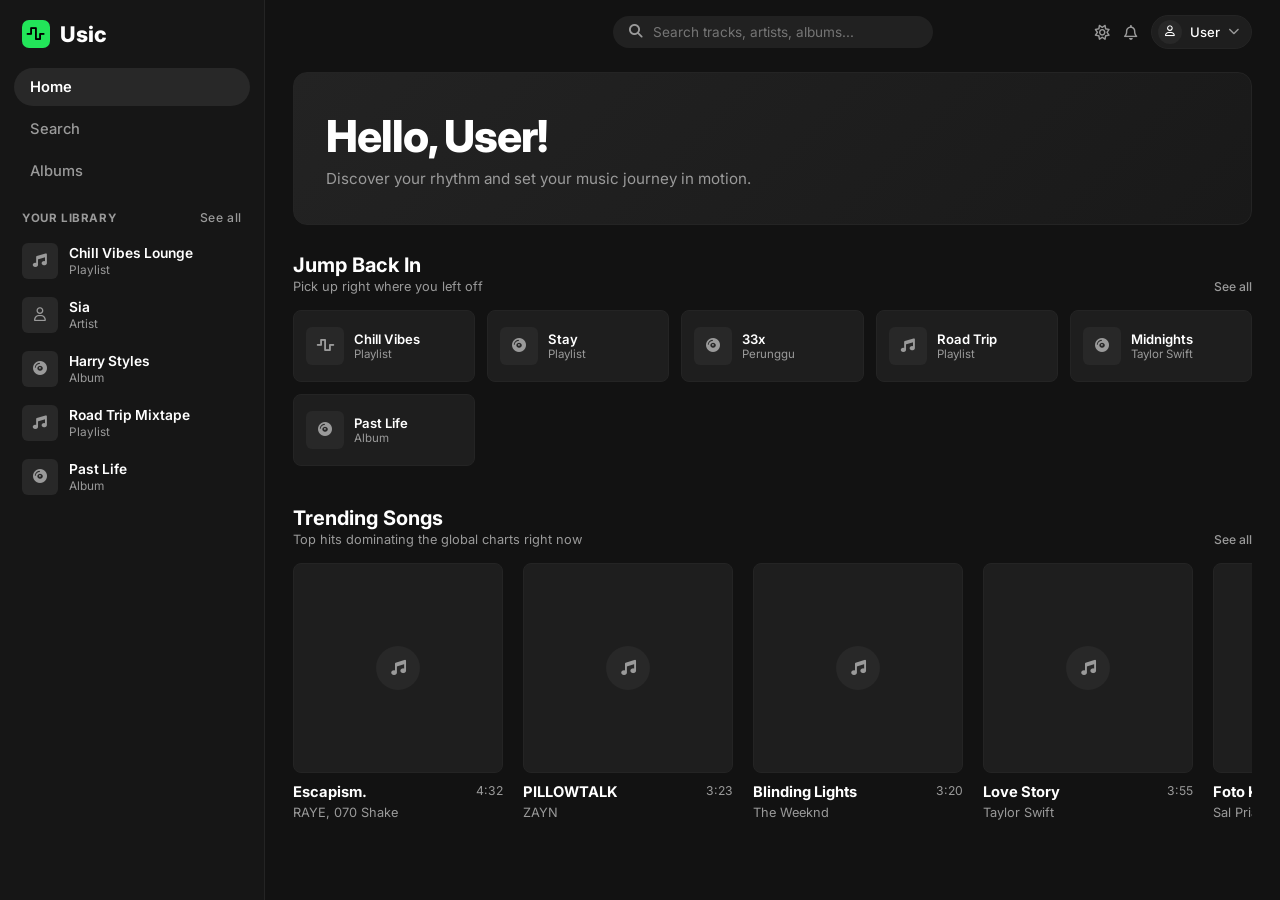
==== commit ccb33d42: "add darkmode & lightmode" ====
--- a/index.html
+++ b/index.html
@@ -134,6 +134,13 @@
 
                     <div class="top-right">
                         <button
+                            class="icon-btn"
+                            id="theme-toggle"
+                            aria-label="Toggle Theme"
+                        >
+                            <i class="fa-regular fa-sun"></i>
+                        </button>
+                        <button
                             class="icon-btn notif-btn"
                             aria-label="Notifications"
                         >
@@ -149,7 +156,10 @@
                             <span>User</span>
                             <i
                                 class="fa-solid fa-chevron-down"
-                                style="font-size: 0.7rem; color: #999"
+                                style="
+                                    font-size: 0.7rem;
+                                    color: var(--text-muted);
+                                "
                             ></i>
                         </div>
                     </div>
--- a/css/global.css
+++ b/css/global.css
@@ -1,17 +1,39 @@
-/* Warna & skala dasar */
+/* Tema Dark (Default) */
 :root {
     --bg-base: #121212;
     --bg-sidebar: #161616;
     --bg-card: #1e1e1e;
     --bg-card-hover: #282828;
+    --bg-input: #212121;
+    --bg-elevated: #282828;
+    --bg-elevated-hover: #363636;
     --border-subtle: #242424;
     --text-main: #ffffff;
     --text-muted: #9a9a9a;
     --accent-green: #22e559;
+    --hero-gradient: linear-gradient(135deg, #232323 0%, #191919 100%);
+    --vinyl-bg: radial-gradient(circle at top right, #232d26 0%, #191919 65%);
+}
+
+/* Tema Light */
+[data-theme="light"] {
+    --bg-base: #f5f6f8;
+    --bg-sidebar: #ffffff;
+    --bg-card: #ffffff;
+    --bg-card-hover: #eceef2;
+    --bg-input: #eaecf0;
+    --bg-elevated: #e2e5eb;
+    --bg-elevated-hover: #d5d9e2;
+    --border-subtle: #dcdfe6;
+    --text-main: #141414;
+    --text-muted: #666b75;
+    --accent-green: #16b846;
+    --hero-gradient: linear-gradient(135deg, #ffffff 0%, #e9edf3 100%);
+    --vinyl-bg: radial-gradient(circle at top right, #d7f2df 0%, #eaedf2 65%);
 }
 
 html {
-    font-size: 20px;
+    font-size: 16px;
 }
 
 * {
@@ -24,10 +46,14 @@
 body {
     background-color: var(--bg-base);
     color: var(--text-main);
-    overflow: hidden;
+    overflow-x: hidden;
+    overflow-y: hidden;
     user-select: none;
-    width: 100vw;
-    height: 100vh;
+    width: 100%;
+    height: 100dvh;
+    transition:
+        background-color 0.2s,
+        color 0.2s;
 }
 
 /* Layout utama */
@@ -35,7 +61,8 @@
     display: grid;
     grid-template-columns: 265px minmax(0, 1fr);
     width: 100%;
-    height: 100vh;
+    max-width: 100%;
+    height: 100%;
     background-color: var(--bg-base);
 }
 
@@ -98,7 +125,7 @@
 }
 
 .main-nav a.active {
-    background-color: #252525;
+    background-color: var(--bg-card-hover);
     color: var(--text-main);
     font-weight: 600;
 }
@@ -156,7 +183,7 @@
 .item-thumb {
     width: 36px;
     height: 36px;
-    background-color: #282828;
+    background-color: var(--bg-elevated);
     border-radius: 6px;
     display: flex;
     align-items: center;
@@ -189,6 +216,7 @@
     display: flex;
     flex-direction: column;
     height: 100%;
+    min-width: 0;
     overflow: hidden;
 }
 
@@ -220,7 +248,7 @@
     background: transparent;
     border: none;
     color: var(--text-muted);
-    font-size: 0.92rem;
+    font-size: 0.95rem;
     cursor: pointer;
     transition: color 0.2s;
 }
@@ -230,13 +258,14 @@
 }
 
 .top-search-box {
-    background-color: #212121;
+    background-color: var(--bg-input);
     border-radius: 20px;
     padding: 8px 16px;
     display: flex;
     align-items: center;
     gap: 10px;
     width: 320px;
+    min-width: 0;
     color: var(--text-muted);
     font-size: 0.85rem;
 }
@@ -247,11 +276,12 @@
     outline: none;
     color: var(--text-main);
     width: 100%;
+    min-width: 0;
     font-size: 0.85rem;
 }
 
 .user-profile-pill {
-    background-color: #1c1c1c;
+    background-color: var(--bg-card);
     border: 1px solid var(--border-subtle);
     padding: 4px 12px 4px 6px;
     border-radius: 20px;
@@ -267,7 +297,7 @@
 .avatar-circle {
     width: 24px;
     height: 24px;
-    background-color: #2e2e2e;
+    background-color: var(--bg-elevated);
     border-radius: 50%;
     display: flex;
     align-items: center;
@@ -277,6 +307,7 @@
 
 #main-content {
     flex: 1;
+    min-width: 0;
     overflow-y: auto;
     padding: 8px 28px 28px 28px;
 }
@@ -286,7 +317,7 @@
 }
 
 ::-webkit-scrollbar-thumb {
-    background: #2c2c2c;
+    background: var(--bg-elevated);
     border-radius: 4px;
 }
 
@@ -314,7 +345,7 @@
 .np-close-btn {
     display: none;
     align-self: flex-end;
-    background-color: #242424;
+    background-color: var(--bg-elevated);
     border: 1px solid var(--border-subtle);
     color: var(--text-main);
     width: 32px;
@@ -327,13 +358,13 @@
 }
 
 .np-close-btn:hover {
-    background-color: #303030;
+    background-color: var(--bg-elevated-hover);
 }
 
 .vinyl-cover {
     width: 100%;
     aspect-ratio: 1 / 1;
-    background: radial-gradient(circle at top right, #232d26 0%, #191919 65%);
+    background: var(--vinyl-bg);
     border: 1px solid var(--border-subtle);
     border-radius: 14px;
     position: relative;
@@ -355,7 +386,7 @@
         #181818 5px,
         #111111 6px
     );
-    box-shadow: 0 8px 24px rgba(0, 0, 0, 0.7);
+    box-shadow: 0 8px 24px rgba(0, 0, 0, 0.45);
     display: flex;
     align-items: center;
     justify-content: center;
@@ -477,9 +508,9 @@
 
 .np-bar-bg {
     flex: 1;
-    height: 4px;
-    background-color: #2c2c2c;
-    border-radius: 2px;
+    height: 5px;
+    background-color: var(--bg-elevated);
+    border-radius: 3px;
     cursor: pointer;
     overflow: hidden;
 }
@@ -487,7 +518,7 @@
 .np-bar-fill {
     height: 100%;
     background-color: var(--accent-green);
-    border-radius: 2px;
+    border-radius: 3px;
 }
 
 /* Mini player disembunyikan di desktop/tablet */
@@ -509,7 +540,7 @@
 
 @media (max-width: 820px) {
     html {
-        font-size: 18px;
+        font-size: 16px;
     }
 
     .app-layout,
@@ -546,13 +577,28 @@
 
 @media (max-width: 600px) {
     html {
-        font-size: 16px;
+        font-size: 15px;
+    }
+
+    body {
+        width: 100%;
+        height: 100dvh;
+        overflow: hidden;
     }
 
     .app-layout,
     .app-layout.is-playing {
-        grid-template-columns: 1fr;
-        height: calc(100vh - 54px);
+        grid-template-columns: minmax(0, 1fr);
+        width: 100%;
+        max-width: 100%;
+        height: calc(100dvh - 54px);
+    }
+
+    .center-wrapper,
+    #main-content {
+        width: 100%;
+        max-width: 100%;
+        min-width: 0;
     }
 
     .sidebar-left {
@@ -582,7 +628,7 @@
 
     .top-bar {
         padding: 0 16px;
-        grid-template-columns: auto 1fr auto;
+        grid-template-columns: auto minmax(0, 1fr) auto;
     }
 
     .user-profile-pill span,
@@ -591,8 +637,9 @@
     }
 
     .top-search-box {
-        max-width: 210px;
-        justify-self: center;
+        width: 100%;
+        max-width: none;
+        min-width: 0;
     }
 
     #main-content {
@@ -606,7 +653,7 @@
         top: 0;
         left: 0;
         width: 100%;
-        height: calc(100vh - 54px);
+        height: calc(100dvh - 54px);
         border-left: none;
         z-index: 25;
         justify-content: center;
@@ -628,7 +675,7 @@
         left: 0;
         width: 100%;
         height: 56px;
-        background-color: #1d1d1d;
+        background-color: var(--bg-sidebar);
         border-top: 1px solid var(--border-subtle);
         padding: 8px 14px;
         align-items: center;
@@ -650,7 +697,7 @@
         width: 38px;
         height: 38px;
         border-radius: 6px;
-        background-color: #2b2b2b;
+        background-color: var(--bg-elevated);
         display: flex;
         align-items: center;
         justify-content: center;
@@ -726,7 +773,7 @@
         left: 0;
         width: 100%;
         height: 3px;
-        background-color: #2c2c2c;
+        background-color: var(--bg-elevated);
         overflow: hidden;
     }
 
--- a/css/music-list.css
+++ b/css/music-list.css
@@ -11,7 +11,7 @@
 
 /* Banner sapaan di bagian atas */
 .hero-banner {
-    background: linear-gradient(135deg, #232323 0%, #191919 100%);
+    background: var(--hero-gradient);
     border: 1px solid var(--border-subtle);
     border-radius: 14px;
     padding: 36px 32px;
@@ -75,7 +75,7 @@
 .jump-thumb {
     width: 38px;
     height: 38px;
-    background-color: #2a2a2a;
+    background-color: var(--bg-elevated);
     border-radius: 6px;
     display: flex;
     align-items: center;
@@ -108,6 +108,7 @@
     display: flex;
     align-items: center;
     width: 100%;
+    min-width: 0;
 }
 
 .trending-grid {
@@ -140,13 +141,13 @@
 }
 
 .trending-card:hover .trending-cover {
-    filter: brightness(0.8);
+    filter: brightness(0.88);
 }
 
 .trending-cover {
     width: 100%;
     aspect-ratio: 1 / 1;
-    background-color: #242424;
+    background-color: var(--bg-card);
     border: 1px solid var(--border-subtle);
     border-radius: 8px;
     display: flex;
@@ -160,7 +161,7 @@
 .circle-music-icon {
     width: 44px;
     height: 44px;
-    background-color: #323232;
+    background-color: var(--bg-elevated);
     border-radius: 50%;
     display: flex;
     align-items: center;
@@ -213,8 +214,8 @@
     width: 38px;
     height: 38px;
     border-radius: 50%;
-    background-color: #282828;
-    border: 1px solid #383838;
+    background-color: var(--bg-elevated);
+    border: 1px solid var(--border-subtle);
     color: var(--text-main);
     display: flex;
     align-items: center;
@@ -223,7 +224,7 @@
     z-index: 10;
     opacity: 0;
     pointer-events: none;
-    box-shadow: 0 4px 12px rgba(0, 0, 0, 0.5);
+    box-shadow: 0 4px 12px rgba(0, 0, 0, 0.25);
     transition:
         opacity 0.2s,
         background-color 0.2s,
@@ -236,7 +237,7 @@
 }
 
 .carousel-btn:hover {
-    background-color: #363636;
+    background-color: var(--bg-elevated-hover);
     transform: translateY(-50%) scale(1.06);
 }
 
@@ -288,13 +289,14 @@
     }
 
     .trending-card {
-        flex: 0 0 150px;
-        width: 150px;
-        min-width: 150px;
+        flex: 0 0 calc((100% - 16px) / 2);
+        width: calc((100% - 16px) / 2);
+        min-width: 0;
     }
 
     .trending-grid {
         gap: 16px;
+        width: 100%;
     }
 
     .carousel-btn {
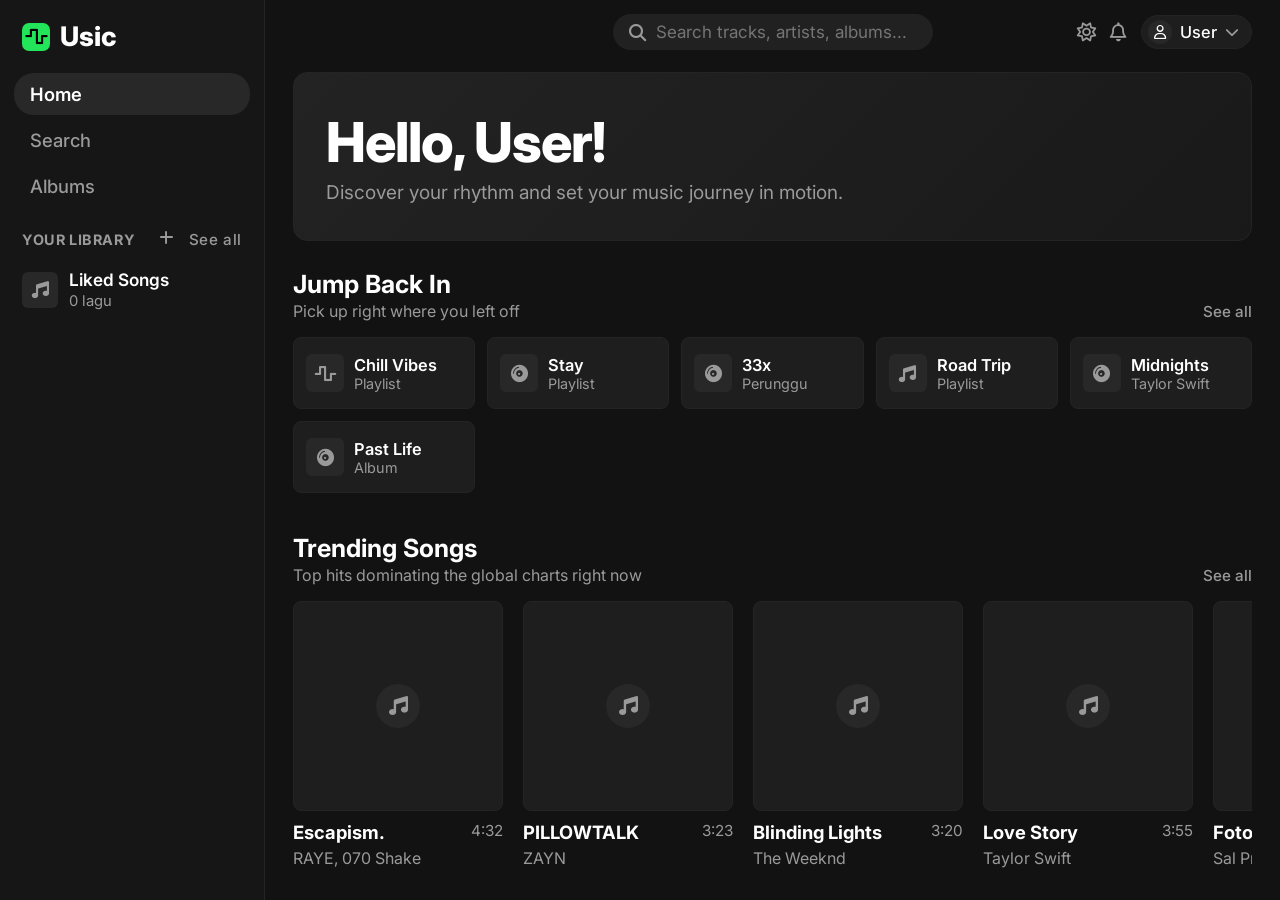
==== commit 2e39ed95: "fix library & tambah fitur liked songs" ====
--- a/index.html
+++ b/index.html
@@ -56,66 +56,25 @@
                 <div class="library-section">
                     <div class="section-header">
                         <span>YOUR LIBRARY</span>
-                        <a
-                            href="#"
-                            class="see-all nav-link"
-                            data-target="library"
-                            >See all</a
-                        >
-                    </div>
-                    <ul class="library-list">
-                        <li
-                            class="library-item nav-link"
-                            data-target="playlist"
-                        >
-                            <div class="item-thumb">
-                                <i class="fa-solid fa-music"></i>
-                            </div>
-                            <div class="item-info">
-                                <h4>Chill Vibes Lounge</h4>
-                                <p>Playlist</p>
-                            </div>
-                        </li>
-                        <li class="library-item nav-link" data-target="artist">
-                            <div class="item-thumb">
-                                <i class="fa-regular fa-user"></i>
-                            </div>
-                            <div class="item-info">
-                                <h4>Sia</h4>
-                                <p>Artist</p>
-                            </div>
-                        </li>
-                        <li class="library-item nav-link" data-target="album">
-                            <div class="item-thumb">
-                                <i class="fa-solid fa-compact-disc"></i>
-                            </div>
-                            <div class="item-info">
-                                <h4>Harry Styles</h4>
-                                <p>Album</p>
-                            </div>
-                        </li>
-                        <li
-                            class="library-item nav-link"
-                            data-target="playlist"
-                        >
-                            <div class="item-thumb">
-                                <i class="fa-solid fa-music"></i>
-                            </div>
-                            <div class="item-info">
-                                <h4>Road Trip Mixtape</h4>
-                                <p>Playlist</p>
-                            </div>
-                        </li>
-                        <li class="library-item nav-link" data-target="album">
-                            <div class="item-thumb">
-                                <i class="fa-solid fa-compact-disc"></i>
-                            </div>
-                            <div class="item-info">
-                                <h4>Past Life</h4>
-                                <p>Album</p>
-                            </div>
-                        </li>
-                    </ul>
+                        <div class="library-header-actions">
+                            <button
+                                type="button"
+                                class="library-add-button"
+                                data-create-library-shortcut
+                                aria-label="Buat Library"
+                                title="Buat Library"
+                            >
+                                <i class="fa-solid fa-plus"></i>
+                            </button>
+                            <a
+                                href="#"
+                                class="see-all nav-link"
+                                data-target="library"
+                                >See all</a
+                            >
+                        </div>
+                    </div>
+                    <ul class="library-list" id="user-library-list"></ul>
                 </div>
             </aside>
 
@@ -194,7 +153,8 @@
                         <button
                             class="np-btn like-btn"
                             id="np-like"
-                            aria-label="Like"
+                            aria-label="Tambah atau hapus dari Liked Songs"
+                            aria-pressed="false"
                         >
                             <i class="fa-regular fa-heart"></i>
                         </button>
@@ -228,6 +188,26 @@
                         >
                             <i class="fa-regular fa-file-lines"></i>
                         </button>
+                        <button
+                            class="np-btn"
+                            id="np-add-to-library"
+                            aria-label="Tambahkan lagu ke Library"
+                            aria-expanded="false"
+                            aria-controls="player-library-picker"
+                        >
+                            <i class="fa-solid fa-folder-plus"></i>
+                        </button>
+                    </div>
+
+                    <div class="player-library-picker" id="player-library-picker" hidden>
+                        <label for="player-library-select">Tambahkan lagu ke Library</label>
+                        <div class="player-library-picker-controls">
+                            <select id="player-library-select">
+                                <option value="">Pilih Library</option>
+                            </select>
+                            <button type="button" id="player-library-add">Tambah</button>
+                        </div>
+                        <p id="player-library-status" role="status" aria-live="polite"></p>
                     </div>
 
                     <div class="np-progress">
--- a/css/global.css
+++ b/css/global.css
@@ -33,7 +33,7 @@
 }
 
 html {
-    font-size: 16px;
+    font-size: 20px;
 }
 
 * {
@@ -146,6 +146,35 @@
     font-weight: 700;
     letter-spacing: 0.6px;
     color: var(--text-muted);
+}
+
+.library-header-actions {
+    display: flex;
+    align-items: center;
+    gap: 10px;
+}
+
+.library-add-button {
+    display: flex;
+    width: 24px;
+    height: 24px;
+    align-items: center;
+    justify-content: center;
+    color: var(--text-muted);
+    background: transparent;
+    border: 0;
+    border-radius: 50%;
+    font-size: 0.78rem;
+    cursor: pointer;
+    transition:
+        color 0.2s,
+        background-color 0.2s;
+}
+
+.library-add-button:hover,
+.library-add-button:focus-visible {
+    color: var(--text-main);
+    background: var(--bg-elevated);
 }
 
 .see-all {
@@ -458,6 +487,62 @@
     align-items: center;
     justify-content: space-between;
     padding: 2px 4px;
+}
+
+.player-library-picker {
+    display: flex;
+    flex-direction: column;
+    gap: 9px;
+    padding: 12px;
+    background: var(--bg-card);
+    border: 1px solid var(--border-subtle);
+    border-radius: 10px;
+    font-size: 0.76rem;
+}
+
+.player-library-picker[hidden] {
+    display: none;
+}
+
+.player-library-picker > label {
+    font-weight: 600;
+}
+
+.player-library-picker-controls {
+    display: flex;
+    gap: 8px;
+}
+
+.player-library-picker-controls select {
+    flex: 1;
+    min-width: 0;
+    padding: 8px;
+    color: var(--text-main);
+    background: var(--bg-input);
+    border: 1px solid var(--border-subtle);
+    border-radius: 7px;
+    font-size: 0.76rem;
+}
+
+.player-library-picker-controls button {
+    padding: 8px 11px;
+    color: #000;
+    background: var(--accent-green);
+    border: 0;
+    border-radius: 7px;
+    font-size: 0.74rem;
+    font-weight: 700;
+    cursor: pointer;
+}
+
+#player-library-status {
+    min-height: 1em;
+    color: var(--text-muted);
+    font-size: 0.72rem;
+}
+
+#player-library-status.is-error {
+    color: #ff8585;
 }
 
 .np-btn {
--- a/css/music-list.css
+++ b/css/music-list.css
@@ -312,3 +312,465 @@
         right: -8px;
     }
 }
+
+/* Halaman album dan Library */
+.music-page {
+    display: flex;
+    flex-direction: column;
+    gap: 24px;
+    padding-bottom: 20px;
+}
+
+.music-page-header h1 {
+    margin: 4px 0;
+    font-size: 1.8rem;
+}
+
+.music-page-header > p:last-child,
+.eyebrow,
+.album-meta,
+.track-meta p,
+.saved-track-meta p {
+    color: var(--text-muted);
+}
+
+.music-page-header > p:last-child {
+    font-size: 0.88rem;
+}
+
+.eyebrow {
+    font-size: 0.68rem;
+    font-weight: 700;
+    letter-spacing: 1.2px;
+}
+
+.album-grid {
+    display: grid;
+    grid-template-columns: repeat(auto-fill, minmax(165px, 1fr));
+    gap: 18px;
+}
+
+.album-card {
+    min-width: 0;
+    padding: 12px;
+    text-align: left;
+    color: var(--text-main);
+    background: var(--bg-card);
+    border: 1px solid var(--border-subtle);
+    border-radius: 12px;
+    cursor: pointer;
+    transition:
+        background-color 0.2s,
+        transform 0.2s;
+}
+
+.album-card:hover {
+    background: var(--bg-card-hover);
+    transform: translateY(-3px);
+}
+
+.album-cover {
+    display: flex;
+    aspect-ratio: 1;
+    align-items: flex-end;
+    padding: 14px;
+    overflow: hidden;
+    border-radius: 8px;
+    box-shadow: inset 0 0 40px rgba(0, 0, 0, 0.22);
+}
+
+.cover-violet {
+    background: linear-gradient(145deg, #c06cff, #32205e 75%);
+}
+
+.cover-blue {
+    background: linear-gradient(145deg, #62d6e8, #173459 75%);
+}
+
+.cover-orange {
+    background: linear-gradient(145deg, #ffae67, #7d2637 75%);
+}
+
+.cover-green {
+    background: linear-gradient(145deg, #80d69c, #1d473e 75%);
+}
+
+.album-art-title {
+    color: #fff;
+    font-size: 1.12rem;
+    font-weight: 800;
+    line-height: 1.05;
+    text-shadow: 0 2px 8px rgba(0, 0, 0, 0.45);
+}
+
+.album-card h2 {
+    margin-top: 12px;
+    overflow: hidden;
+    font-size: 0.95rem;
+    text-overflow: ellipsis;
+    white-space: nowrap;
+}
+
+.album-meta {
+    margin-top: 4px;
+    font-size: 0.78rem;
+}
+
+.album-detail-header {
+    display: flex;
+    align-items: center;
+    gap: 18px;
+    margin: 22px 0;
+}
+
+.album-detail-header .album-cover {
+    flex: 0 0 150px;
+    width: 150px;
+}
+
+.album-detail-info h2 {
+    margin: 6px 0;
+    font-size: 1.55rem;
+}
+
+.album-detail-info p {
+    color: var(--text-muted);
+    font-size: 0.86rem;
+}
+
+.text-button {
+    padding: 0;
+    color: var(--accent-green);
+    background: none;
+    border: 0;
+    font: inherit;
+    font-size: 0.82rem;
+    cursor: pointer;
+}
+
+.track-list,
+.saved-track-list {
+    display: flex;
+    flex-direction: column;
+    gap: 8px;
+}
+
+.track-row,
+.saved-track-row {
+    display: flex;
+    align-items: center;
+    justify-content: space-between;
+    gap: 14px;
+    padding: 12px 14px;
+    background: var(--bg-card);
+    border: 1px solid var(--border-subtle);
+    border-radius: 8px;
+}
+
+.track-meta,
+.saved-track-meta {
+    min-width: 0;
+}
+
+.track-meta h3,
+.saved-track-meta h2 {
+    overflow-wrap: anywhere;
+    font-size: 0.88rem;
+}
+
+.track-meta p,
+.saved-track-meta p {
+    margin-top: 3px;
+    font-size: 0.76rem;
+}
+
+.track-actions {
+    display: flex;
+    align-items: center;
+    gap: 12px;
+    flex-shrink: 0;
+}
+
+.track-duration {
+    color: var(--text-muted);
+    font-size: 0.76rem;
+}
+
+.save-track-button,
+.remove-track-button {
+    padding: 8px 11px;
+    color: var(--text-main);
+    background: var(--bg-elevated);
+    border: 1px solid var(--border-subtle);
+    border-radius: 20px;
+    font-size: 0.72rem;
+    cursor: pointer;
+}
+
+.save-track-button:hover,
+.remove-track-button:hover {
+    background: var(--bg-elevated-hover);
+}
+
+.save-track-button:disabled {
+    color: var(--accent-green);
+    cursor: default;
+}
+
+.saved-track-row {
+    justify-content: flex-start;
+}
+
+.saved-track-row .album-cover {
+    flex: 0 0 48px;
+    width: 48px;
+    padding: 5px;
+    border-radius: 6px;
+}
+
+.saved-track-row .album-art-title {
+    font-size: 0.43rem;
+}
+
+.saved-track-meta {
+    flex: 1;
+}
+
+.empty-library,
+.feature-message {
+    padding: 22px;
+    color: var(--text-muted);
+    background: var(--bg-card);
+    border: 1px solid var(--border-subtle);
+    border-radius: 10px;
+    font-size: 0.86rem;
+}
+
+.feature-message {
+    margin-top: 14px;
+}
+
+.feature-message:empty {
+    display: none;
+}
+
+.feature-message.is-error {
+    color: #ff8585;
+}
+
+@media (max-width: 600px) {
+    .album-grid {
+        grid-template-columns: repeat(2, minmax(0, 1fr));
+        gap: 12px;
+    }
+
+    .album-card {
+        padding: 9px;
+    }
+
+    .album-detail-header {
+        align-items: flex-start;
+        gap: 12px;
+    }
+
+    .album-detail-header .album-cover {
+        flex-basis: 110px;
+        width: 110px;
+        padding: 9px;
+    }
+
+    .album-detail-info h2 {
+        font-size: 1.2rem;
+    }
+
+    .track-row,
+    .saved-track-row {
+        gap: 8px;
+        padding: 10px;
+    }
+
+    .track-actions {
+        gap: 7px;
+    }
+
+    .save-track-button,
+    .remove-track-button {
+        padding: 7px 9px;
+    }
+}
+
+.library-empty {
+    padding: 8px;
+    color: var(--text-muted);
+    font-size: 0.76rem;
+}
+
+.library-empty.is-error {
+    color: #ff8585;
+}
+
+.library-target-select {
+    max-width: 150px;
+    padding: 8px 10px;
+    color: var(--text-main);
+    background: var(--bg-input);
+    border: 1px solid var(--border-subtle);
+    border-radius: 20px;
+    font-size: 0.72rem;
+}
+
+.sr-only {
+    position: absolute;
+    width: 1px;
+    height: 1px;
+    padding: 0;
+    overflow: hidden;
+    clip: rect(0, 0, 0, 0);
+    white-space: nowrap;
+    border: 0;
+}
+
+.library-detail-header {
+    display: flex;
+    align-items: center;
+    gap: 14px;
+    margin: 20px 0;
+}
+
+.library-detail-header .item-thumb {
+    width: 56px;
+    height: 56px;
+    color: var(--accent-green);
+    font-size: 1.1rem;
+}
+
+.library-detail-header h2 {
+    margin: 3px 0;
+    font-size: 1.35rem;
+}
+
+.library-detail-header > div > p:last-child {
+    color: var(--text-muted);
+    font-size: 0.78rem;
+}
+
+.create-library-form {
+    padding: 18px;
+    background: var(--bg-card);
+    border: 1px solid var(--border-subtle);
+    border-radius: 10px;
+}
+
+.create-library-form label {
+    display: block;
+    margin-bottom: 10px;
+    font-size: 0.9rem;
+    font-weight: 700;
+}
+
+.create-library-controls {
+    display: flex;
+    gap: 10px;
+}
+
+.create-library-controls input {
+    flex: 1;
+    min-width: 0;
+    padding: 10px 12px;
+    color: var(--text-main);
+    background: var(--bg-input);
+    border: 1px solid var(--border-subtle);
+    border-radius: 8px;
+    font-size: 0.82rem;
+}
+
+.create-library-button {
+    padding: 9px 14px;
+    color: #000;
+    background: var(--accent-green);
+    border: 0;
+    border-radius: 8px;
+    font-size: 0.78rem;
+    font-weight: 700;
+    cursor: pointer;
+}
+
+.library-collection-grid {
+    display: grid;
+    grid-template-columns: repeat(auto-fill, minmax(210px, 1fr));
+    gap: 12px;
+}
+
+.library-collection-card {
+    display: flex;
+    align-items: center;
+    gap: 12px;
+    min-width: 0;
+    padding: 14px;
+    color: var(--text-main);
+    text-align: left;
+    background: var(--bg-card);
+    border: 1px solid var(--border-subtle);
+    border-radius: 10px;
+    cursor: pointer;
+    transition: background-color 0.2s;
+}
+
+.library-collection-card:hover {
+    background: var(--bg-card-hover);
+}
+
+.collection-icon {
+    display: flex;
+    flex: 0 0 42px;
+    width: 42px;
+    height: 42px;
+    align-items: center;
+    justify-content: center;
+    color: var(--accent-green);
+    background: var(--bg-elevated);
+    border-radius: 8px;
+}
+
+.collection-card-info {
+    display: flex;
+    min-width: 0;
+    flex-direction: column;
+    gap: 4px;
+}
+
+.collection-card-info strong {
+    overflow: hidden;
+    font-size: 0.86rem;
+    text-overflow: ellipsis;
+    white-space: nowrap;
+}
+
+.collection-card-info span {
+    color: var(--text-muted);
+    font-size: 0.74rem;
+}
+
+@media (max-width: 600px) {
+    .track-row {
+        align-items: flex-start;
+        flex-wrap: wrap;
+    }
+
+    .track-row .track-actions {
+        width: 100%;
+        justify-content: flex-end;
+    }
+
+    .library-target-select {
+        max-width: 130px;
+    }
+
+    .create-library-controls {
+        flex-direction: column;
+    }
+
+    .create-library-button {
+        align-self: flex-start;
+    }
+}
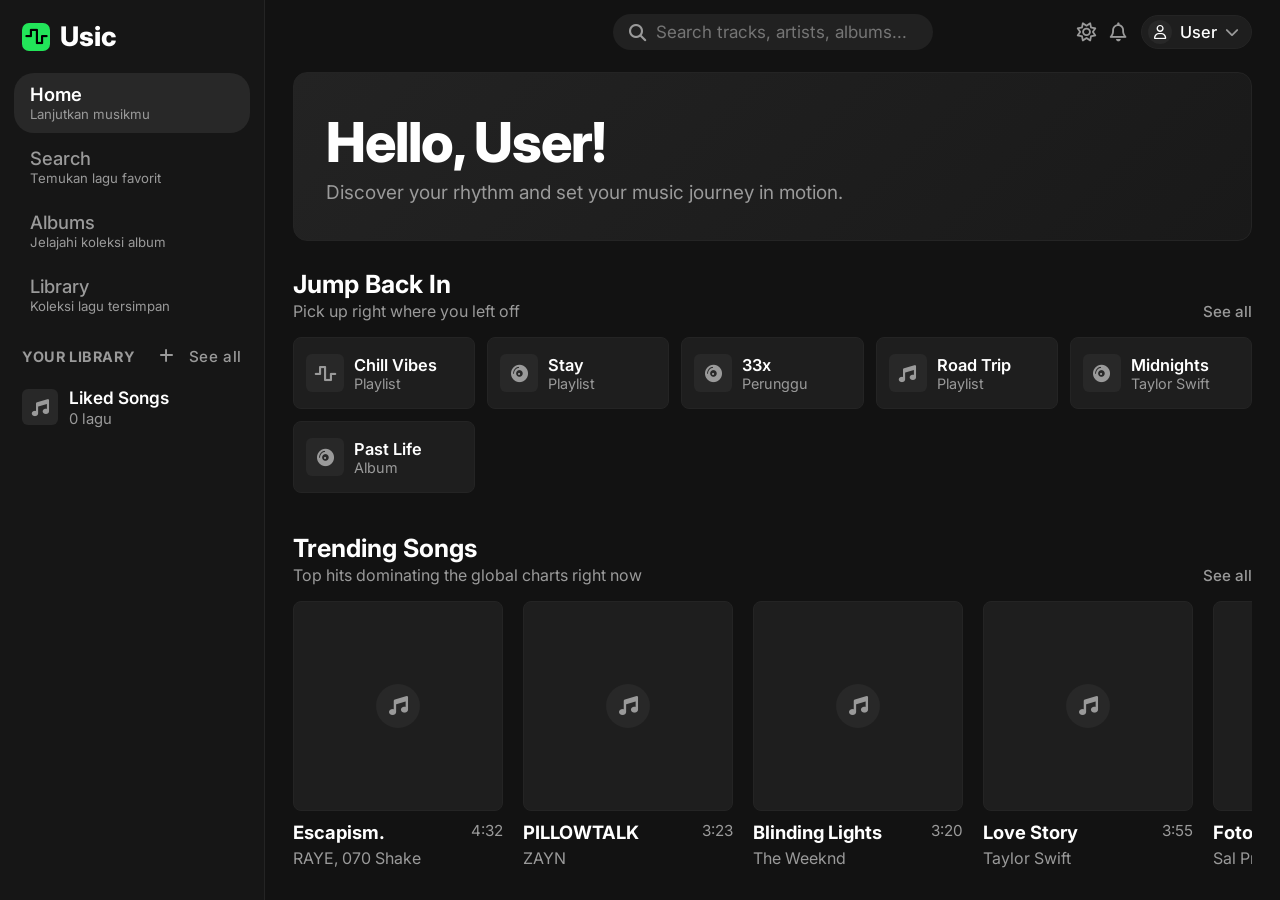
==== commit 5a67eade: "polish ui agar lebih friendly" ====
--- a/index.html
+++ b/index.html
@@ -4,6 +4,7 @@
         <meta charset="UTF-8" />
         <meta name="viewport" content="width=device-width, initial-scale=1.0" />
         <title>Usic - Web Music Player</title>
+        <link rel="icon" type="image/svg+xml" href="favicon.svg" />
         <link
             href="https://fonts.googleapis.com/css2?family=Inter:wght@400;500;600;700;800&display=swap"
             rel="stylesheet"
@@ -37,18 +38,60 @@
                                 href="#"
                                 class="nav-link active"
                                 data-target="home"
-                                >Home</a
-                            >
+                                aria-label="Home"
+                                title="Home"
+                            >
+                                <i class="fa-solid fa-house nav-icon" aria-hidden="true"></i>
+                                <span class="nav-copy">
+                                    <span class="nav-label">Home</span>
+                                    <small class="nav-description">Lanjutkan musikmu</small>
+                                </span>
+                            </a>
                         </li>
                         <li>
-                            <a href="#" class="nav-link" data-target="search"
-                                >Search</a
-                            >
+                            <a
+                                href="#"
+                                class="nav-link"
+                                data-target="search"
+                                aria-label="Search"
+                                title="Search"
+                            >
+                                <i class="fa-solid fa-magnifying-glass nav-icon" aria-hidden="true"></i>
+                                <span class="nav-copy">
+                                    <span class="nav-label">Search</span>
+                                    <small class="nav-description">Temukan lagu favorit</small>
+                                </span>
+                            </a>
                         </li>
                         <li>
-                            <a href="#" class="nav-link" data-target="album"
-                                >Albums</a
-                            >
+                            <a
+                                href="#"
+                                class="nav-link"
+                                data-target="album"
+                                aria-label="Albums"
+                                title="Albums"
+                            >
+                                <i class="fa-solid fa-compact-disc nav-icon" aria-hidden="true"></i>
+                                <span class="nav-copy">
+                                    <span class="nav-label">Albums</span>
+                                    <small class="nav-description">Jelajahi koleksi album</small>
+                                </span>
+                            </a>
+                        </li>
+                        <li>
+                            <a
+                                href="#"
+                                class="nav-link"
+                                data-target="library"
+                                aria-label="Library"
+                                title="Library"
+                            >
+                                <i class="fa-solid fa-book-open nav-icon" aria-hidden="true"></i>
+                                <span class="nav-copy">
+                                    <span class="nav-label">Library</span>
+                                    <small class="nav-description">Koleksi lagu tersimpan</small>
+                                </span>
+                            </a>
                         </li>
                     </ul>
                 </nav>
--- a/css/global.css
+++ b/css/global.css
@@ -110,7 +110,8 @@
 }
 
 .main-nav a {
-    display: block;
+    display: flex;
+    align-items: center;
     padding: 10px 16px;
     border-radius: 20px;
     color: var(--text-muted);
@@ -118,6 +119,27 @@
     font-size: 0.92rem;
     font-weight: 500;
     transition: all 0.2s;
+}
+
+.main-nav .nav-copy {
+    display: flex;
+    flex-direction: column;
+    gap: 2px;
+}
+
+.main-nav .nav-label {
+    line-height: 1.2;
+}
+
+.main-nav .nav-description {
+    color: var(--text-muted);
+    font-size: 0.66rem;
+    font-weight: 400;
+    line-height: 1.2;
+}
+
+.main-nav .nav-icon {
+    display: none;
 }
 
 .main-nav a:hover {
@@ -645,9 +667,25 @@
     }
 
     .main-nav a {
+        display: flex;
+        align-items: center;
+        justify-content: center;
         text-align: center;
         padding: 10px 6px;
         font-size: 0.78rem;
+    }
+
+    .main-nav .nav-label {
+        display: none;
+    }
+
+    .main-nav .nav-copy {
+        display: none;
+    }
+
+    .main-nav .nav-icon {
+        display: inline-block;
+        font-size: 1.05rem;
     }
 
     .library-item {
@@ -707,8 +745,44 @@
     }
 
     .main-nav ul {
+        width: 100%;
         flex-direction: row;
-        gap: 16px;
+        justify-content: space-around;
+        gap: 0;
+    }
+
+    .main-nav {
+        width: 100%;
+    }
+
+    .main-nav .nav-copy {
+        display: flex;
+    }
+
+    .main-nav .nav-label {
+        display: block;
+        font-size: 0.62rem;
+        line-height: 1;
+    }
+
+    .main-nav .nav-description {
+        display: none;
+    }
+
+    .main-nav li {
+        flex: 1;
+    }
+
+    .main-nav a {
+        flex-direction: column;
+        gap: 3px;
+        width: 100%;
+        height: 54px;
+        padding: 4px 2px;
+    }
+
+    .main-nav .nav-icon {
+        font-size: 1rem;
     }
 
     .top-bar {
--- a/css/music-list.css
+++ b/css/music-list.css
@@ -698,15 +698,16 @@
 .library-collection-grid {
     display: grid;
     grid-template-columns: repeat(auto-fill, minmax(210px, 1fr));
-    gap: 12px;
+    gap: 18px;
+    margin-top: 8px;
 }
 
 .library-collection-card {
     display: flex;
     align-items: center;
-    gap: 12px;
+    gap: 14px;
     min-width: 0;
-    padding: 14px;
+    padding: 18px;
     color: var(--text-main);
     text-align: left;
     background: var(--bg-card);
@@ -722,9 +723,9 @@
 
 .collection-icon {
     display: flex;
-    flex: 0 0 42px;
-    width: 42px;
-    height: 42px;
+    flex: 0 0 48px;
+    width: 48px;
+    height: 48px;
     align-items: center;
     justify-content: center;
     color: var(--accent-green);
@@ -752,6 +753,14 @@
 }
 
 @media (max-width: 600px) {
+    .library-collection-grid {
+        gap: 12px;
+    }
+
+    .library-collection-card {
+        padding: 14px;
+    }
+
     .track-row {
         align-items: flex-start;
         flex-wrap: wrap;
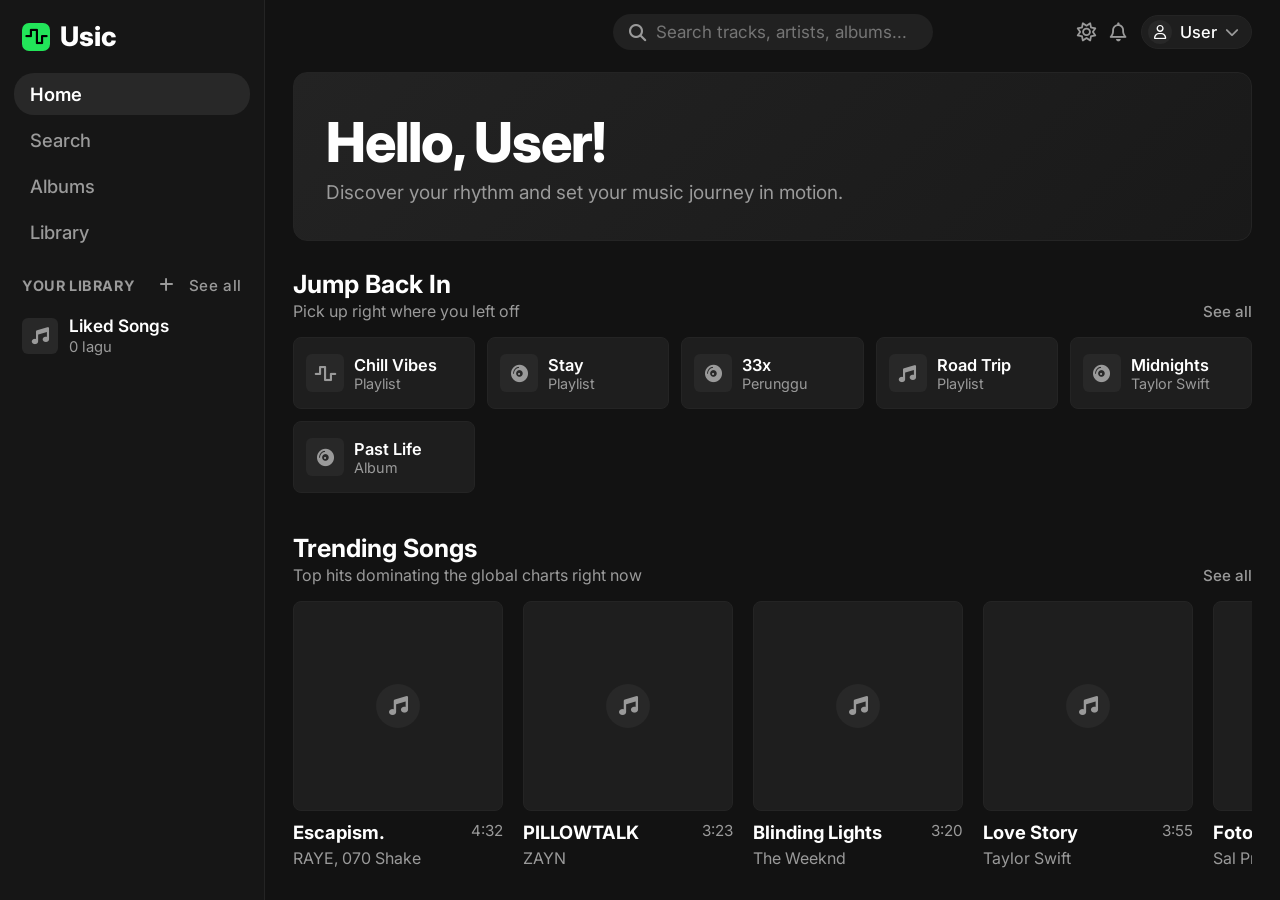
==== commit 03bd2c40: "polish lagi biar clean" ====
--- a/index.html
+++ b/index.html
@@ -42,10 +42,7 @@
                                 title="Home"
                             >
                                 <i class="fa-solid fa-house nav-icon" aria-hidden="true"></i>
-                                <span class="nav-copy">
-                                    <span class="nav-label">Home</span>
-                                    <small class="nav-description">Lanjutkan musikmu</small>
-                                </span>
+                                <span class="nav-label">Home</span>
                             </a>
                         </li>
                         <li>
@@ -57,10 +54,7 @@
                                 title="Search"
                             >
                                 <i class="fa-solid fa-magnifying-glass nav-icon" aria-hidden="true"></i>
-                                <span class="nav-copy">
-                                    <span class="nav-label">Search</span>
-                                    <small class="nav-description">Temukan lagu favorit</small>
-                                </span>
+                                <span class="nav-label">Search</span>
                             </a>
                         </li>
                         <li>
@@ -72,10 +66,7 @@
                                 title="Albums"
                             >
                                 <i class="fa-solid fa-compact-disc nav-icon" aria-hidden="true"></i>
-                                <span class="nav-copy">
-                                    <span class="nav-label">Albums</span>
-                                    <small class="nav-description">Jelajahi koleksi album</small>
-                                </span>
+                                <span class="nav-label">Albums</span>
                             </a>
                         </li>
                         <li>
@@ -87,10 +78,7 @@
                                 title="Library"
                             >
                                 <i class="fa-solid fa-book-open nav-icon" aria-hidden="true"></i>
-                                <span class="nav-copy">
-                                    <span class="nav-label">Library</span>
-                                    <small class="nav-description">Koleksi lagu tersimpan</small>
-                                </span>
+                                <span class="nav-label">Library</span>
                             </a>
                         </li>
                     </ul>
--- a/css/global.css
+++ b/css/global.css
@@ -121,20 +121,7 @@
     transition: all 0.2s;
 }
 
-.main-nav .nav-copy {
-    display: flex;
-    flex-direction: column;
-    gap: 2px;
-}
-
 .main-nav .nav-label {
-    line-height: 1.2;
-}
-
-.main-nav .nav-description {
-    color: var(--text-muted);
-    font-size: 0.66rem;
-    font-weight: 400;
     line-height: 1.2;
 }
 
@@ -679,10 +666,6 @@
         display: none;
     }
 
-    .main-nav .nav-copy {
-        display: none;
-    }
-
     .main-nav .nav-icon {
         display: inline-block;
         font-size: 1.05rem;
@@ -753,20 +736,6 @@
 
     .main-nav {
         width: 100%;
-    }
-
-    .main-nav .nav-copy {
-        display: flex;
-    }
-
-    .main-nav .nav-label {
-        display: block;
-        font-size: 0.62rem;
-        line-height: 1;
-    }
-
-    .main-nav .nav-description {
-        display: none;
     }
 
     .main-nav li {
